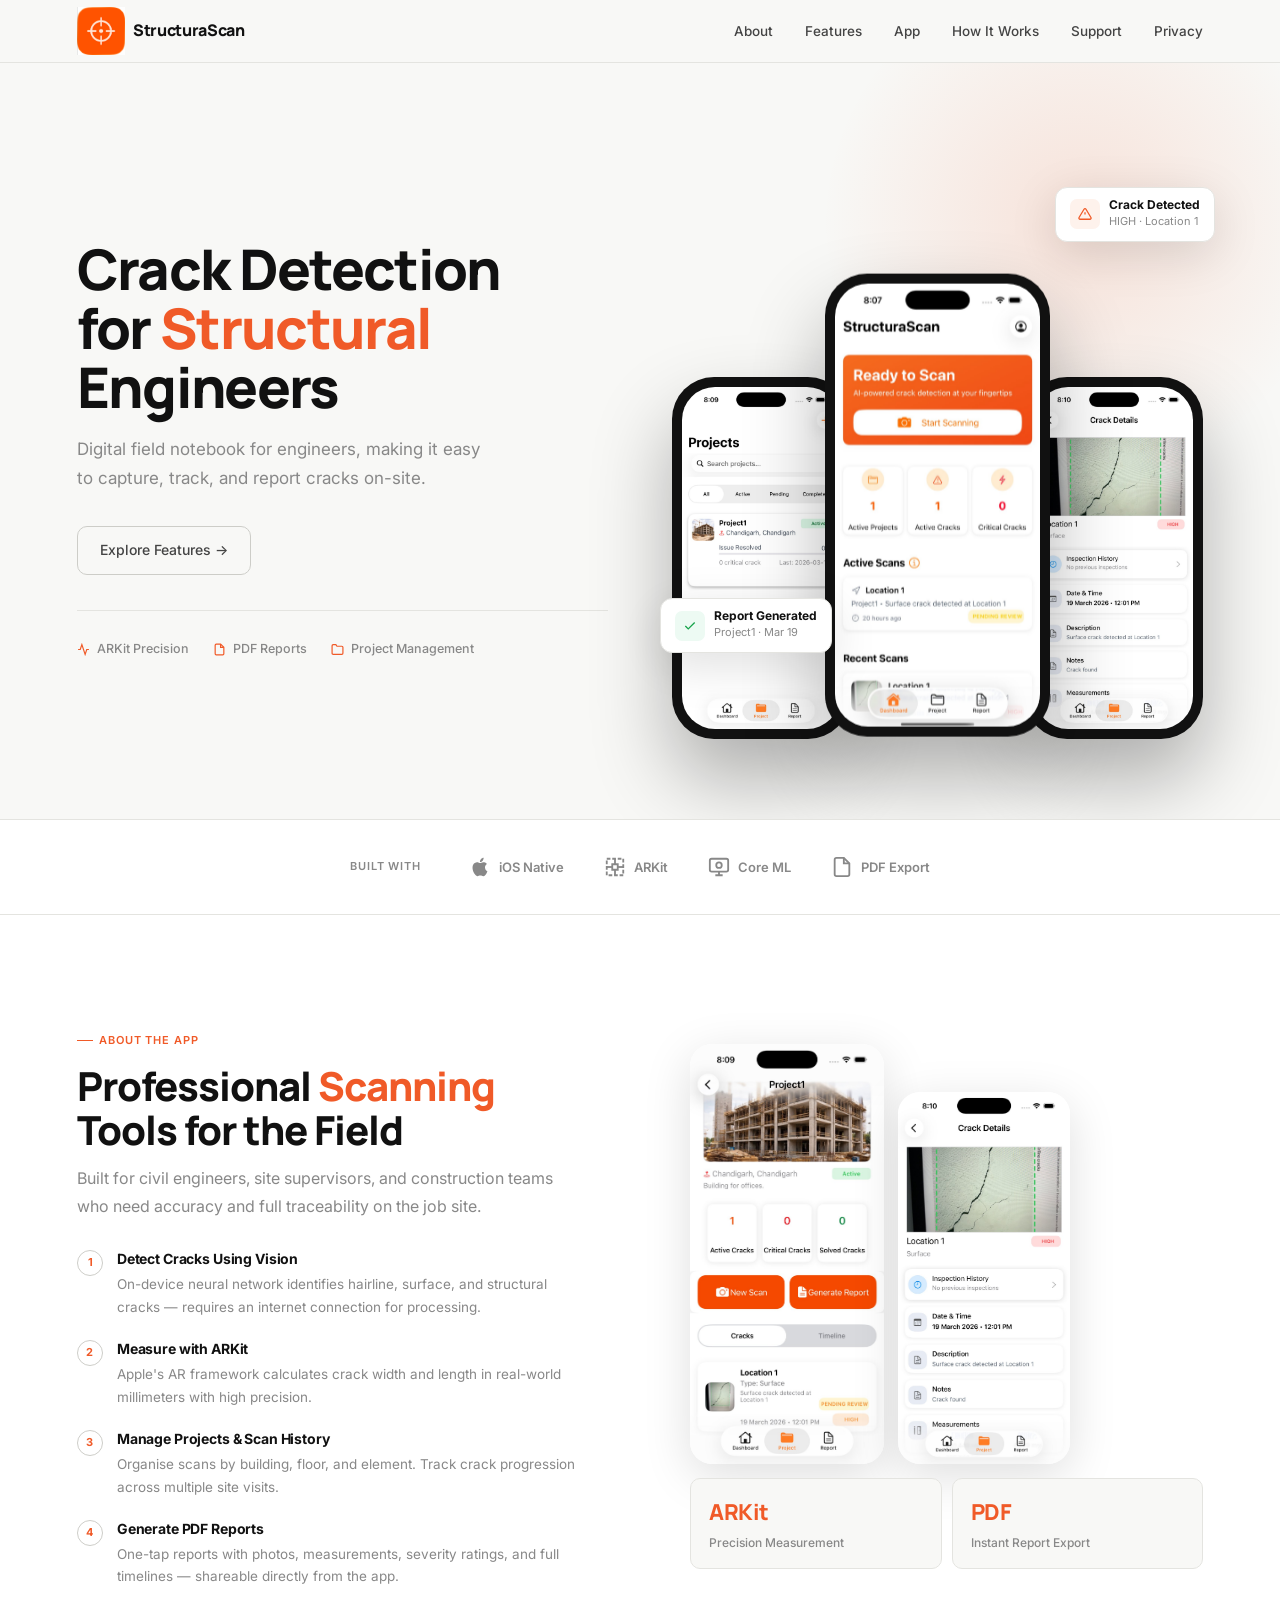
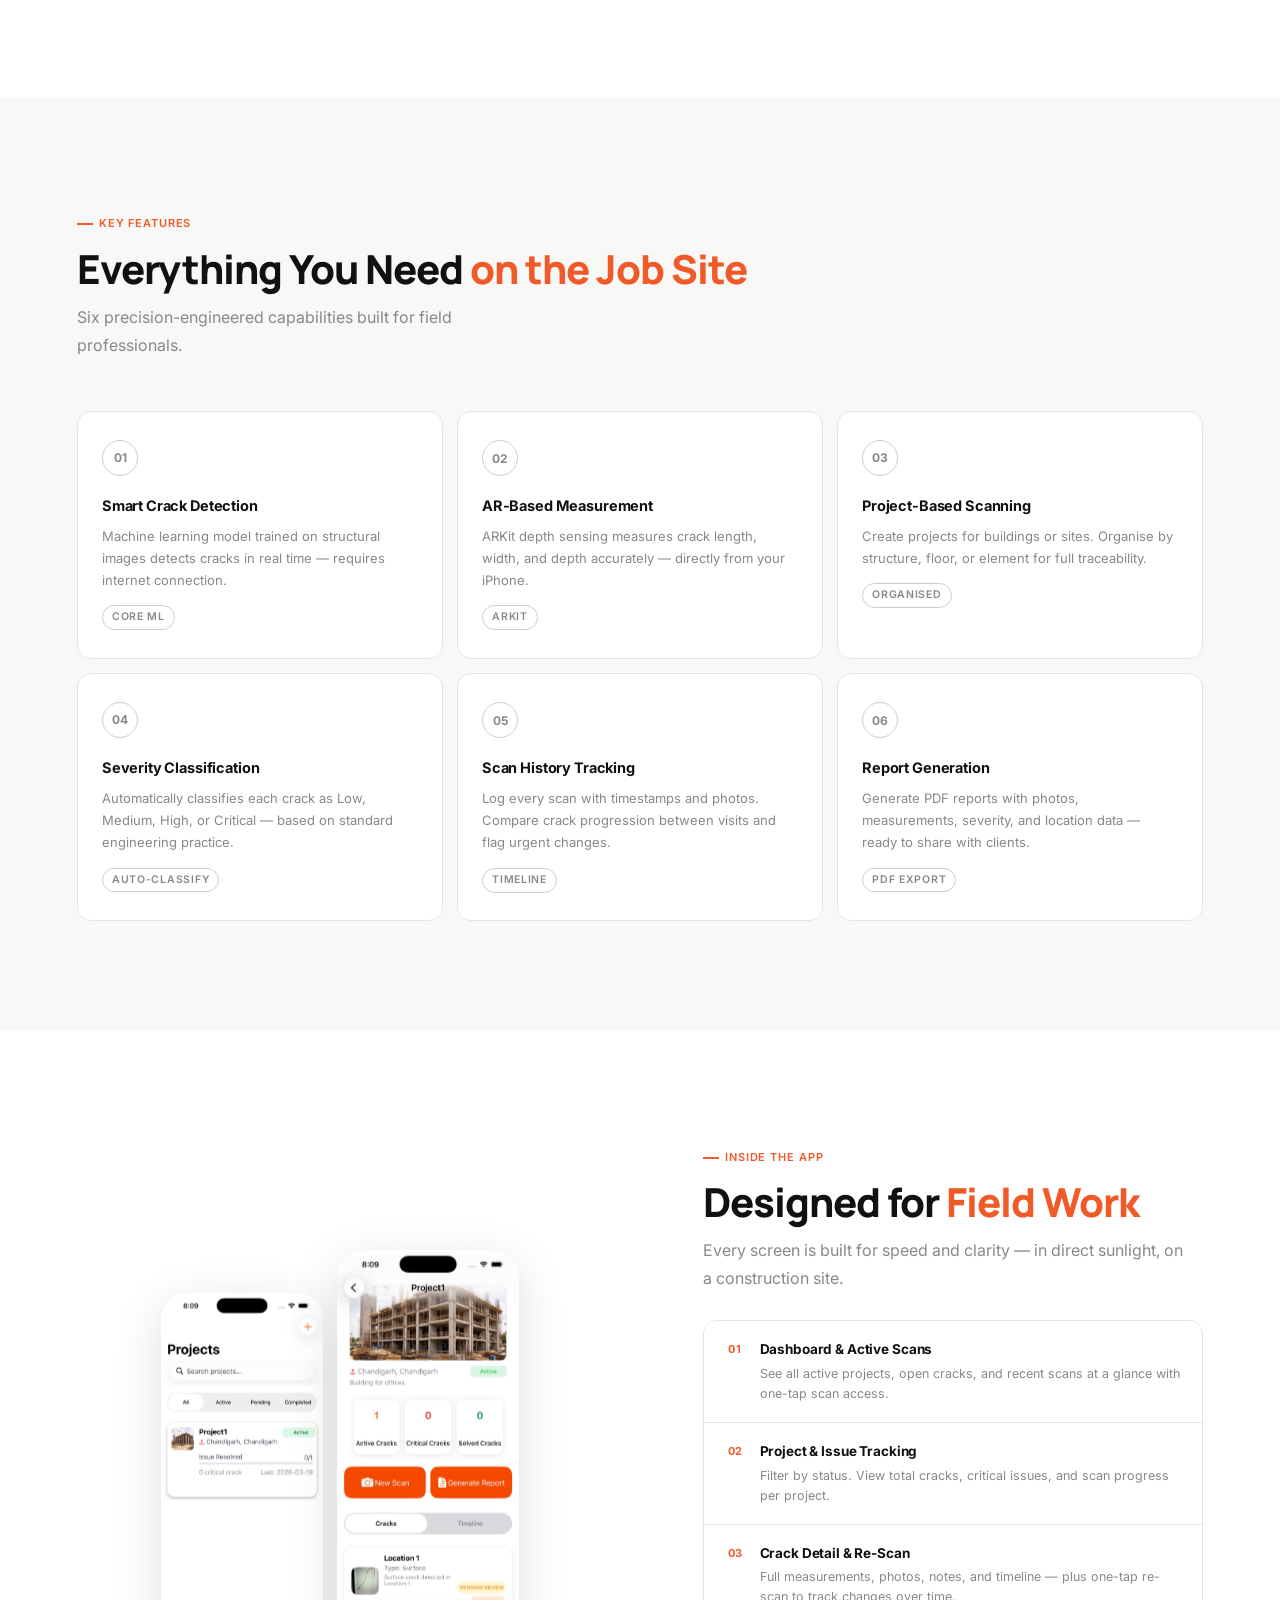
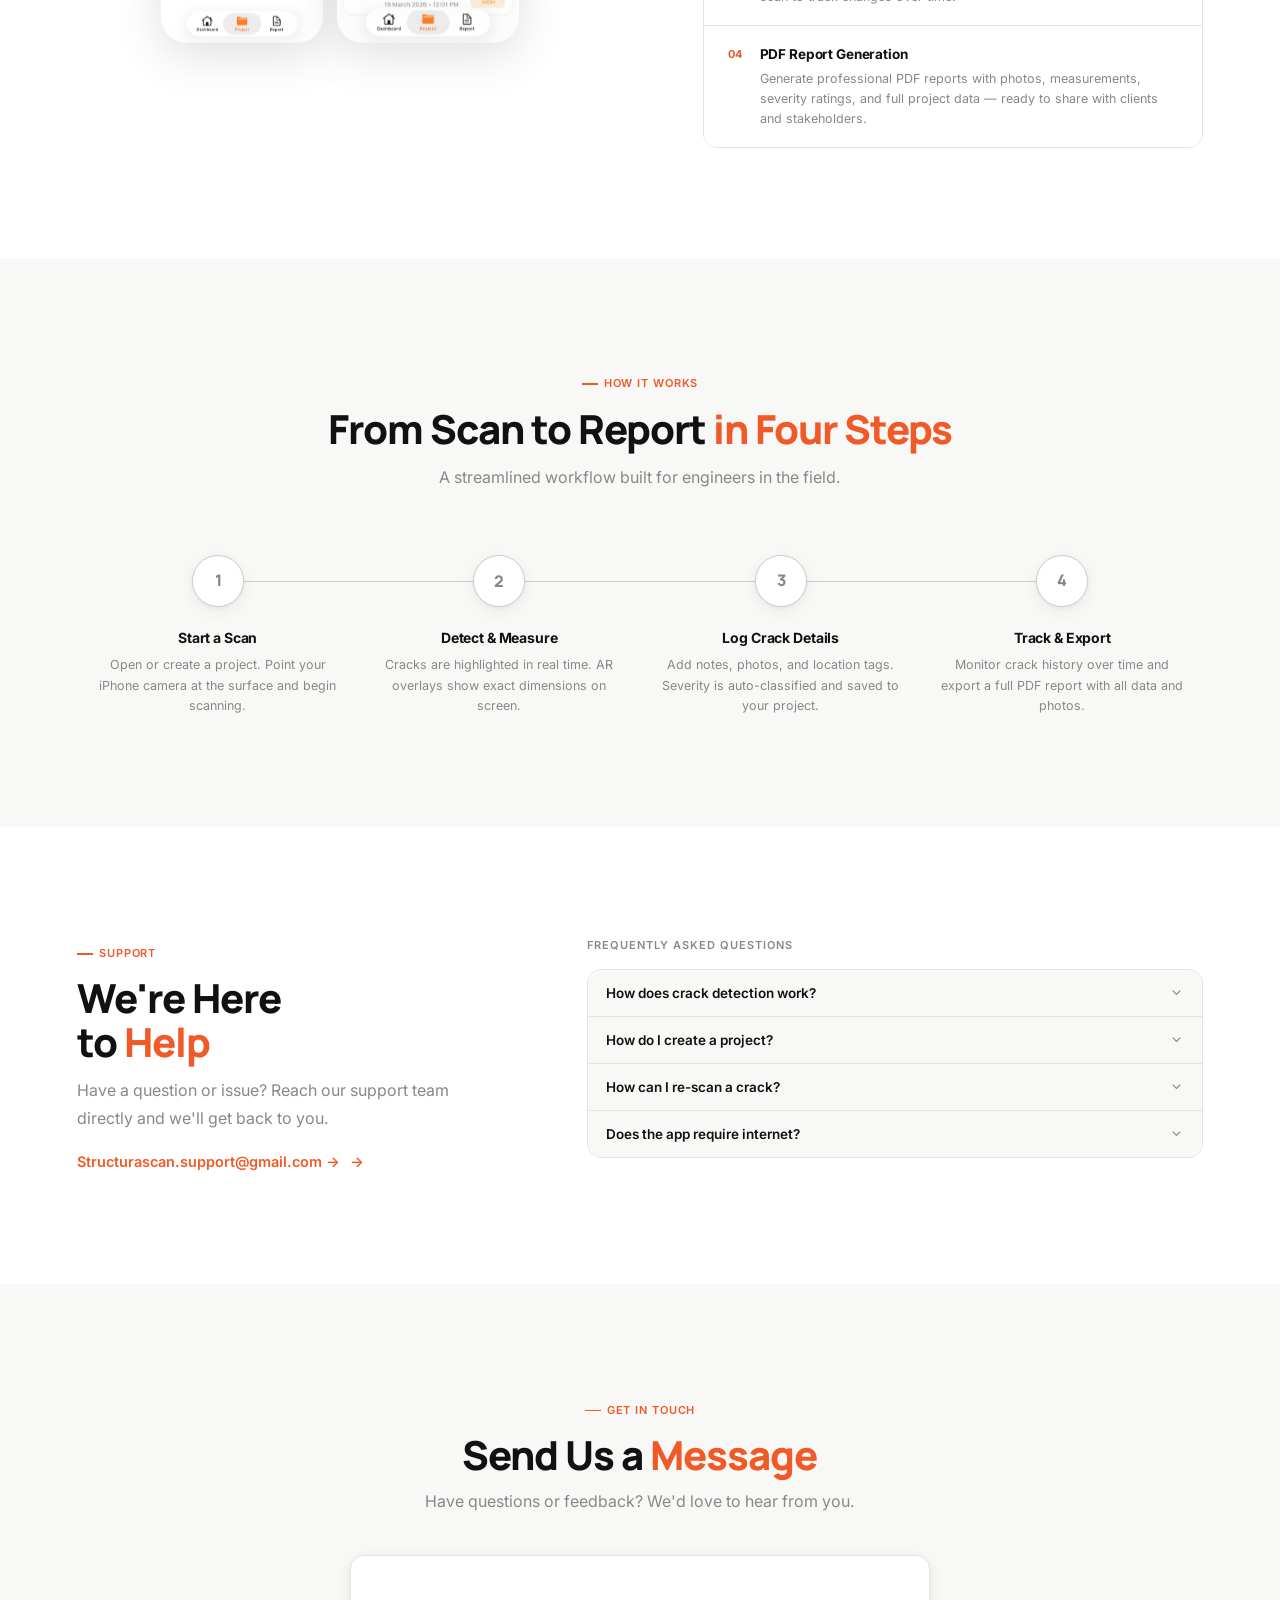
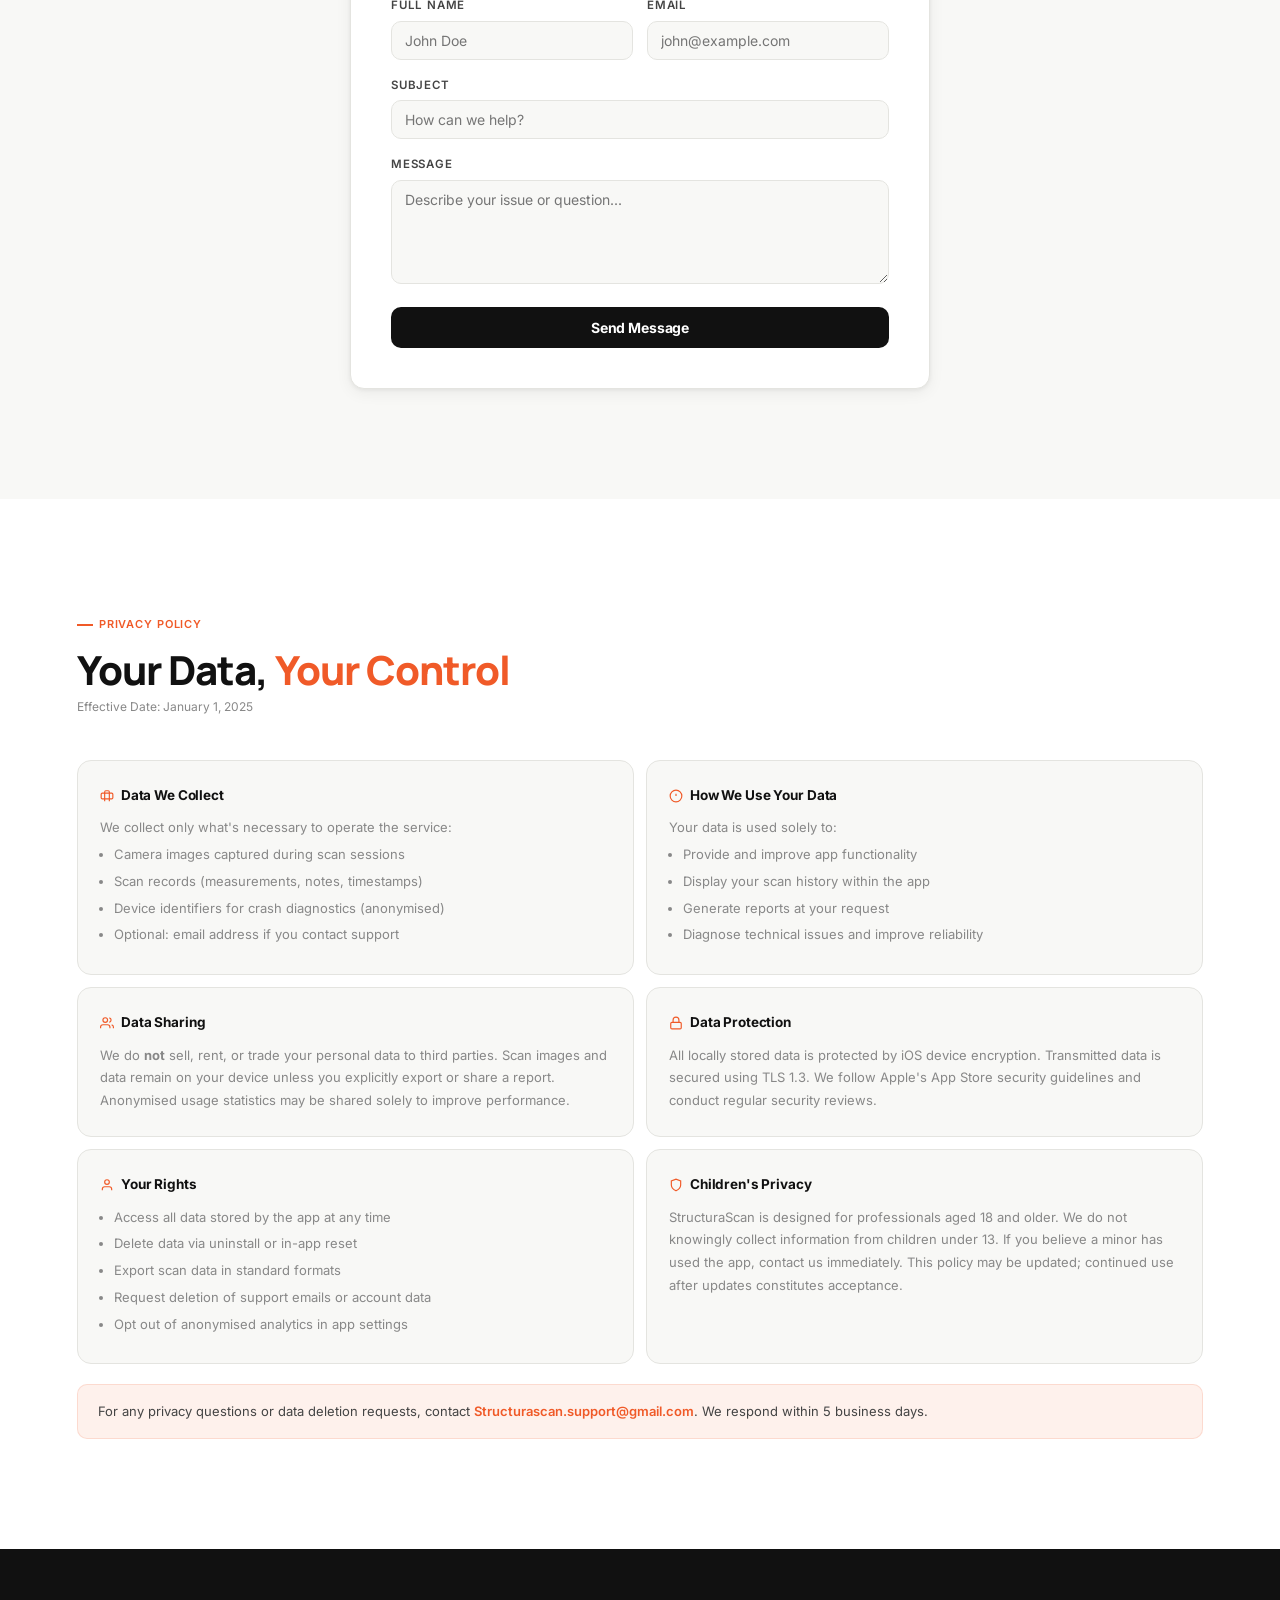
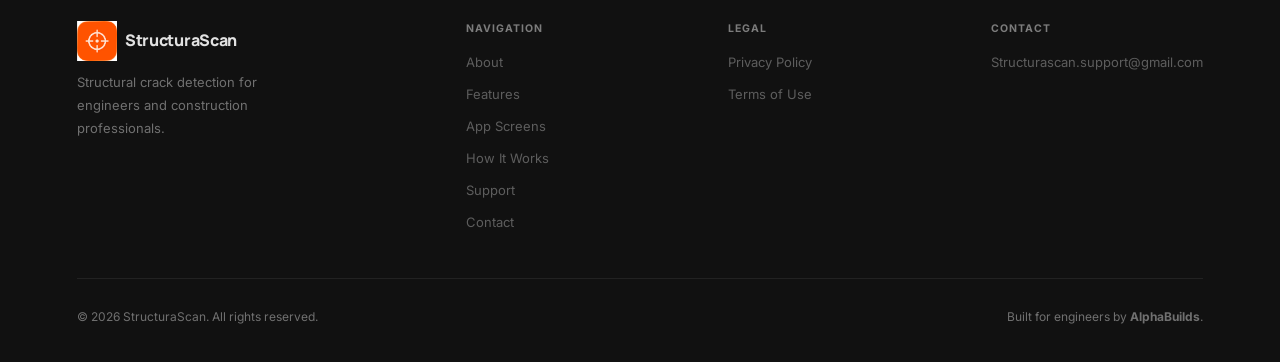
==== Website/index.html @ 22b4e36e "Add files via upload" ====
<!DOCTYPE html>
<html lang="en">
<head>
  <meta charset="UTF-8"/>
  <meta name="viewport" content="width=device-width, initial-scale=1.0"/>
  <title>StructuraScan – Structural Crack Detection for Engineers</title>
  <link rel="preconnect" href="https://fonts.googleapis.com">
  <link rel="preconnect" href="https://fonts.gstatic.com" crossorigin>
  <link href="https://fonts.googleapis.com/css2?family=Inter:wght@300;400;500;600;700&family=Manrope:wght@600;700;800&display=swap" rel="stylesheet">
  <link href="https://unpkg.com/aos@2.3.1/dist/aos.css" rel="stylesheet">
  <link rel="icon" type="image/png" href="images/logo.png">
  <link rel="apple-touch-icon" href="images/logo.png">
  <style>
    *, *::before, *::after { box-sizing: border-box; margin: 0; padding: 0; }
    :root {
      --orange:       #F05A28;
      --orange-dark:  #D44D20;
      --orange-glow:  rgba(240,90,40,.14);
      --orange-tint:  #FEF1EC;
      --bg:           #F8F8F6;
      --bg-alt:       #FFFFFF;
      --ink:          #111111;
      --ink-2:        #444444;
      --ink-3:        #888888;
      --border:       #E4E4E0;
      --border-2:     #CDCDC8;
      --sh-sm:        0 1px 4px rgba(0,0,0,.06), 0 4px 16px rgba(0,0,0,.06);
      --sh:           0 4px 24px rgba(0,0,0,.09);
      --sh-lg:        0 12px 48px rgba(0,0,0,.13);
      --r:            14px;
      --r-sm:         10px;
      --fw-head:      'Manrope', sans-serif;
      --fw-body:      'Inter', sans-serif;
    }
    html { scroll-behavior: smooth; }
    body { font-family: var(--fw-body); background: var(--bg); color: var(--ink); line-height: 1.6; -webkit-font-smoothing: antialiased; font-size: 15px; }
    .container { width: 88%; max-width: 1160px; margin: 0 auto; }

    /* shared */
    .label {
      display: inline-flex; align-items: center; gap: 6px;
      font-family: var(--fw-body); font-size: 11px; font-weight: 600;
      letter-spacing: .08em; text-transform: uppercase; color: var(--orange);
      margin-bottom: 14px;
    }
    .label::before { content: ''; width: 16px; height: 1.5px; background: var(--orange); }
    h2.heading {
      font-family: var(--fw-head); font-size: clamp(26px, 3.5vw, 40px);
      font-weight: 800; line-height: 1.1; letter-spacing: -.025em; color: var(--ink);
    }
    h2.heading span { color: var(--orange); }
    .subtext { color: var(--ink-3); font-size: 16px; font-weight: 400; line-height: 1.75; max-width: 480px; margin-top: 12px; }
    hr.sep { border: none; border-top: 1px solid var(--border); }

    /* ── NAV ── */
    nav {
      position: sticky; top: 0; z-index: 200;
      background: rgba(248,248,246,.94); backdrop-filter: blur(20px); -webkit-backdrop-filter: blur(20px);
      border-bottom: 1px solid var(--border);
    }
    .nav-wrap { display: flex; align-items: center; justify-content: space-between; height: 62px; }
    .nav-logo { display: flex; align-items: center; gap: 9px; text-decoration: none; color: var(--ink); }
    .nav-logo-mark { width: 32px; height: 32px; background: var(--orange); border-radius: 8px; display: flex; align-items: center; justify-content: center; }
    .nav-logo-mark svg { width: 17px; height: 17px; stroke: #fff; fill: none; stroke-width: 2.2; }
    .nav-logo-text { font-family: var(--fw-head); font-size: 16px; font-weight: 800; letter-spacing: -.02em; }
    .nav-links { display: flex; gap: 32px; list-style: none; }
    .nav-links a { text-decoration: none; color: var(--ink-2); font-size: 13.5px; font-weight: 500; transition: color .15s; }
    .nav-links a:hover { color: var(--orange); }
    .nav-dl { background: var(--ink); color: #fff; padding: 8px 18px; border-radius: 8px; font-size: 13px; font-weight: 600; text-decoration: none; letter-spacing: -.01em; transition: background .18s; }
    .nav-dl:hover { background: var(--orange); }
    .ham { display: none; flex-direction: column; gap: 4.5px; cursor: pointer; }
    .ham span { display: block; width: 20px; height: 1.5px; background: var(--ink); border-radius: 2px; }

    /* ── HERO ── */
    .hero { padding: 96px 0 80px; position: relative; overflow: hidden; }
    .hero::before {
      content: ''; position: absolute; top: -120px; right: -80px;
      width: 560px; height: 560px;
      background: radial-gradient(circle, var(--orange-glow) 0%, transparent 65%);
      border-radius: 50%; pointer-events: none;
    }
    .hero-grid { display: grid; grid-template-columns: 1fr 1fr; gap: 64px; align-items: center; }
    .hero-badge {
      display: inline-flex; align-items: center; gap: 8px;
      background: var(--bg-alt); border: 1px solid var(--border);
      border-radius: 100px; padding: 5px 14px 5px 6px;
      margin-bottom: 24px; box-shadow: var(--sh-sm);
    }
    .hero-badge-dot { width: 7px; height: 7px; background: #22C55E; border-radius: 50%; animation: blink 2.5s ease-in-out infinite; }
    @keyframes blink { 0%,100%{opacity:1} 50%{opacity:.3} }
    .hero-badge span { font-size: 12px; font-weight: 500; color: var(--ink-2); }
    .hero h1 {
      font-family: var(--fw-head); font-size: clamp(34px, 5vw, 56px);
      font-weight: 800; line-height: 1.06; letter-spacing: -.03em; color: var(--ink);
    }
    .hero h1 em { font-style: normal; color: var(--orange); }
    .hero-sub { color: var(--ink-3); font-size: 17px; font-weight: 400; max-width: 420px; margin: 18px 0 32px; line-height: 1.75; }
    .hero-btns { display: flex; gap: 10px; flex-wrap: wrap; align-items: center; }
    .btn-dl {
      display: inline-flex; align-items: center; gap: 8px;
      background: var(--ink); color: #fff; padding: 12px 22px; border-radius: 10px;
      font-size: 14px; font-weight: 600; text-decoration: none;
      transition: background .18s, transform .15s; letter-spacing: -.01em;
    }
    .btn-dl svg { width: 18px; height: 18px; fill: #fff; flex-shrink: 0; }
    .btn-dl:hover { background: var(--orange); transform: translateY(-2px); }
    .btn-ghost {
      display: inline-flex; align-items: center; gap: 7px;
      background: transparent; color: var(--ink-2); padding: 12px 22px; border-radius: 10px;
      font-size: 14px; font-weight: 500; text-decoration: none;
      border: 1px solid var(--border-2); transition: all .18s;
    }
    .btn-ghost:hover { border-color: var(--ink); color: var(--ink); transform: translateY(-2px); }
    .hero-proof { display: flex; gap: 24px; margin-top: 36px; padding-top: 28px; border-top: 1px solid var(--border); flex-wrap: wrap; }
    .proof-item { display: flex; align-items: center; gap: 7px; font-size: 12.5px; color: var(--ink-3); font-weight: 500; }
    .proof-item svg { width: 13px; height: 13px; stroke: var(--orange); fill: none; stroke-width: 2.2; }

    /* Phone mockup */
    .phone-stage { position: relative; height: 580px; display: flex; align-items: flex-end; justify-content: center; }
    .ph { position: relative; }
    .ph-shell {
      background: #111; border-radius: 42px; padding: 10px;
      box-shadow: var(--sh-lg), 0 0 0 1px rgba(255,255,255,.06);
    }
    .ph-shell img { display: block; border-radius: 33px; object-fit: cover; object-position: top; }
    .ph-center { z-index: 3; }
    .ph-center .ph-shell img { width: 205px; height: 443px; }
    .ph-side { position: absolute; bottom: 0; z-index: 2; }
    .ph-side.l { left: 0; transform: rotate(-5deg) translateY(30px); opacity: .82; }
    .ph-side.r { right: 0; transform: rotate(5deg) translateY(30px); opacity: .82; }
    .ph-side .ph-shell img { width: 158px; height: 342px; }
    .fc {
      position: absolute; z-index: 10; background: #fff;
      border: 1px solid var(--border); border-radius: 12px;
      padding: 10px 14px; display: flex; align-items: center; gap: 9px;
      box-shadow: var(--sh-lg);
    }
    .fc.a { top: 28px; right: -12px; animation: fly 4s ease-in-out infinite; }
    .fc.b { bottom: 86px; left: -12px; animation: fly 4s ease-in-out infinite; animation-delay: 2s; }
    @keyframes fly { 0%,100%{transform:translateY(0)} 50%{transform:translateY(-7px)} }
    .fc-ico { width: 30px; height: 30px; border-radius: 7px; display: flex; align-items: center; justify-content: center; flex-shrink: 0; }
    .fc-ico.warn { background: #FEF2EC; } .fc-ico.warn svg { stroke: var(--orange); }
    .fc-ico.ok { background: #EDFAF3; } .fc-ico.ok svg { stroke: #16A34A; }
    .fc-ico svg { width: 14px; height: 14px; stroke-width: 2.2; fill: none; }
    .fc-title { font-size: 12px; font-weight: 700; color: var(--ink); line-height: 1.2; }
    .fc-sub { font-size: 11px; color: var(--ink-3); margin-top: 1px; }

    /* ── LOGOS STRIP ── */
    .logos { padding: 36px 0; background: var(--bg-alt); border-top: 1px solid var(--border); border-bottom: 1px solid var(--border); }
    .logos-inner { display: flex; align-items: center; justify-content: center; gap: 48px; flex-wrap: wrap; }
    .logos-label { font-size: 11px; font-weight: 600; letter-spacing: .08em; text-transform: uppercase; color: var(--ink-3); }
    .logos-icons { display: flex; align-items: center; gap: 40px; flex-wrap: wrap; }
    .logo-chip { display: flex; align-items: center; gap: 8px; font-size: 13px; font-weight: 600; color: var(--ink-3); }
    .logo-chip svg { width: 22px; height: 22px; fill: var(--ink-3); }

    /* ── ABOUT ── */
    .about { padding: 110px 0; background: var(--bg-alt); }
    .about-grid { display: grid; grid-template-columns: 1fr 1fr; gap: 100px; align-items: center; }
    .about-list { margin-top: 28px; display: flex; flex-direction: column; gap: 20px; }
    .al { display: flex; align-items: flex-start; gap: 14px; }
    .al-num {
      width: 26px; height: 26px; border-radius: 50%; border: 1px solid var(--border-2);
      display: flex; align-items: center; justify-content: center;
      font-size: 11px; font-weight: 700; color: var(--orange); flex-shrink: 0; margin-top: 2px;
    }
    .al h4 { font-size: 14px; font-weight: 700; color: var(--ink); margin-bottom: 3px; letter-spacing: -.01em; }
    .al p { font-size: 13.5px; color: var(--ink-3); line-height: 1.65; }
    .ss-pair { display: flex; gap: 14px; align-items: flex-end; }
    .ss { border-radius: 22px; overflow: hidden; box-shadow: var(--sh-lg); }
    .ss img { display: block; object-fit: cover; object-position: top; }
    .ss.a img { width: 194px; height: 420px; }
    .ss.b img { width: 172px; height: 372px; }
    .stat-row { display: grid; grid-template-columns: 1fr 1fr; gap: 10px; margin-top: 14px; }
    .sbox { background: var(--bg); border: 1px solid var(--border); border-radius: var(--r-sm); padding: 16px 18px; }
    .sbox-n { font-family: var(--fw-head); font-size: 22px; font-weight: 800; color: var(--orange); letter-spacing: -.02em; }
    .sbox-l { font-size: 12px; color: var(--ink-3); margin-top: 3px; font-weight: 500; }

    /* ── FEATURES ── */
    .features { padding: 110px 0; background: var(--bg); }
    .feat-hdr { margin-bottom: 52px; }
    .feat-grid { display: grid; grid-template-columns: repeat(3, 1fr); gap: 14px; }
    .fc-card {
      background: var(--bg-alt); border: 1px solid var(--border); border-radius: var(--r);
      padding: 28px 24px; transition: box-shadow .22s, transform .22s, border-color .22s;
    }
    .fc-card:hover { box-shadow: var(--sh-lg); transform: translateY(-3px); border-color: var(--border-2); }
    .fc-n {
      width: 36px; height: 36px; border-radius: 50%;
      border: 1px solid var(--border-2); display: flex; align-items: center; justify-content: center;
      font-size: 12px; font-weight: 700; color: var(--ink-3); margin-bottom: 18px;
      transition: background .22s, border-color .22s, color .22s;
    }
    .fc-card:hover .fc-n { background: var(--orange); border-color: var(--orange); color: #fff; }
    .fc-card h3 { font-size: 14.5px; font-weight: 700; color: var(--ink); margin-bottom: 8px; letter-spacing: -.01em; }
    .fc-card p { font-size: 13px; color: var(--ink-3); line-height: 1.7; }
    .fc-badge { display: inline-block; margin-top: 14px; font-size: 10.5px; font-weight: 600; letter-spacing: .07em; text-transform: uppercase; color: var(--ink-3); border: 1px solid var(--border-2); padding: 3px 9px; border-radius: 100px; }

    /* ── SHOWCASE ── */
    .showcase { padding: 110px 0; background: var(--bg-alt); }
    .showcase-grid { display: grid; grid-template-columns: 1.05fr 1fr; gap: 100px; align-items: center; }
    .sc-pair { display: flex; gap: 14px; align-items: flex-end; justify-content: center; }
    .sc-frame { border-radius: 26px; overflow: hidden; box-shadow: var(--sh-lg); }
    .sc-frame img { display: block; object-fit: cover; object-position: top; }
    .sc-frame.a img { width: 182px; height: 393px; }
    .sc-frame.b img { width: 162px; height: 350px; }
    .sc-items { margin-top: 28px; border: 1px solid var(--border); border-radius: var(--r); overflow: hidden; }
    .sc-item { padding: 18px 20px; display: flex; align-items: flex-start; gap: 14px; background: var(--bg-alt); transition: background .18s; }
    .sc-item + .sc-item { border-top: 1px solid var(--border); }
    .sc-item:hover { background: var(--bg); }
    .sc-num { font-size: 11px; font-weight: 700; color: var(--orange); min-width: 18px; padding-top: 2px; letter-spacing: .04em; }
    .sc-item h4 { font-size: 13.5px; font-weight: 700; color: var(--ink); margin-bottom: 3px; letter-spacing: -.01em; }
    .sc-item p { font-size: 12.5px; color: var(--ink-3); line-height: 1.6; }

    /* ── HOW ── */
    .how { padding: 110px 0; background: var(--bg); }
    .how-hdr { text-align: center; margin-bottom: 64px; }
    .how-hdr .subtext { margin: 12px auto 0; text-align: center; }
    .steps { display: grid; grid-template-columns: repeat(4, 1fr); position: relative; }
    .steps::before {
      content: ''; position: absolute; top: 26px; left: 12.5%; right: 12.5%;
      height: 1px; background: var(--border-2); z-index: 0;
    }
    .step { display: flex; flex-direction: column; align-items: center; text-align: center; padding: 0 16px; z-index: 1; }
    .step-n {
      width: 52px; height: 52px; border-radius: 50%;
      background: var(--bg-alt); border: 1px solid var(--border-2);
      display: flex; align-items: center; justify-content: center;
      font-family: var(--fw-head); font-size: 16px; font-weight: 800; color: var(--ink-3);
      margin-bottom: 20px; box-shadow: var(--sh-sm); transition: all .25s; letter-spacing: -.02em;
    }
    .step:hover .step-n { background: var(--orange); border-color: var(--orange); color: #fff; box-shadow: 0 6px 20px var(--orange-glow); }
    .step h3 { font-size: 14px; font-weight: 700; color: var(--ink); margin-bottom: 6px; letter-spacing: -.01em; }
    .step p { font-size: 12.5px; color: var(--ink-3); line-height: 1.65; }

    /* ── SUPPORT ── */
    .support { padding: 110px 0; background: var(--bg-alt); }
    .support-grid { display: grid; grid-template-columns: 1fr 1.5fr; gap: 100px; align-items: start; }
    .email-link {
      display: inline-flex; align-items: center; gap: 6px;
      color: var(--orange); font-weight: 600; font-size: 14.5px; text-decoration: none;
      margin-top: 18px; border-bottom: 1px solid transparent; transition: border-color .18s;
    }
    .email-link:hover { border-color: var(--orange); }
    .faq-label { font-size: 11px; font-weight: 600; letter-spacing: .09em; text-transform: uppercase; color: var(--ink-3); margin-bottom: 14px; display: block; }
    .faq { border: 1px solid var(--border); border-radius: var(--r); overflow: hidden; }
    .faq-item + .faq-item { border-top: 1px solid var(--border); }
    .faq-q {
      width: 100%; background: var(--bg); border: none; cursor: pointer;
      padding: 15px 18px; display: flex; align-items: center; justify-content: space-between;
      font-family: var(--fw-body); font-size: 13.5px; font-weight: 600; color: var(--ink);
      text-align: left; transition: background .18s;
    }
    .faq-q:hover { background: var(--bg-alt); }
    .faq-q svg { width: 15px; height: 15px; stroke: var(--ink-3); fill: none; stroke-width: 2; flex-shrink: 0; transition: transform .28s; }
    .faq-q.open { background: var(--bg-alt); } .faq-q.open svg { transform: rotate(180deg); stroke: var(--orange); }
    .faq-a { max-height: 0; overflow: hidden; transition: max-height .32s, padding .32s; font-size: 13px; color: var(--ink-3); line-height: 1.75; padding: 0 18px; background: var(--bg-alt); }
    .faq-a.open { max-height: 180px; padding: 12px 18px 16px; }

    /* ── CONTACT ── */
    .contact { padding: 110px 0; background: var(--bg); }
    .contact-wrap { max-width: 580px; margin: 0 auto; }
    .contact-hdr { text-align: center; margin-bottom: 40px; }
    .contact-hdr .subtext { margin: 10px auto 0; text-align: center; }
    .cform { background: var(--bg-alt); border: 1px solid var(--border); border-radius: var(--r); padding: 40px; box-shadow: var(--sh-sm); }
    .form-row { display: grid; grid-template-columns: 1fr 1fr; gap: 14px; }
    .fg { margin-bottom: 16px; }
    .fg label { display: block; font-size: 11.5px; font-weight: 600; color: var(--ink-2); margin-bottom: 6px; text-transform: uppercase; letter-spacing: .07em; }
    .fg input, .fg textarea { width: 100%; padding: 10px 13px; font-family: var(--fw-body); font-size: 14px; color: var(--ink); background: var(--bg); border: 1px solid var(--border); border-radius: var(--r-sm); outline: none; transition: border-color .18s, box-shadow .18s; }
    .fg input:focus, .fg textarea:focus { border-color: var(--orange); box-shadow: 0 0 0 3px rgba(240,90,40,.09); background: #fff; }
    .fg textarea { resize: vertical; min-height: 104px; }
    .form-btn { width: 100%; background: var(--ink); color: #fff; padding: 12px; border-radius: 10px; font-family: var(--fw-body); font-weight: 700; font-size: 14px; border: none; cursor: pointer; letter-spacing: -.01em; transition: background .18s, transform .15s; }
    .form-btn:hover { background: var(--orange); transform: translateY(-2px); }
    .form-ok { margin-top: 12px; padding: 11px; border-radius: 8px; text-align: center; font-size: 13px; display: none; background: rgba(22,163,74,.08); color: #15803D; border: 1px solid rgba(22,163,74,.2); font-weight: 500; }
    .form-ok.show { display: block; }

    /* ── PRIVACY ── */
    .privacy { padding: 110px 0; background: var(--bg-alt); }
    .privacy-hdr { margin-bottom: 44px; }
    .pdate { font-size: 12px; color: var(--ink-3); margin-top: 5px; }
    .pgrid { display: grid; grid-template-columns: 1fr 1fr; gap: 12px; }
    .pb { background: var(--bg); border: 1px solid var(--border); border-radius: var(--r); padding: 24px 22px; }
    .pb h3 { font-size: 13.5px; font-weight: 700; display: flex; align-items: center; gap: 7px; margin-bottom: 10px; color: var(--ink); letter-spacing: -.01em; }
    .pb h3 svg { width: 14px; height: 14px; stroke: var(--orange); fill: none; stroke-width: 2; }
    .pb p, .pb li { font-size: 13px; color: var(--ink-3); line-height: 1.75; }
    .pb ul { padding-left: 14px; margin-top: 4px; }
    .pb li { margin-bottom: 4px; }
    .pnote { margin-top: 20px; background: var(--orange-tint); border: 1px solid rgba(240,90,40,.15); border-radius: var(--r-sm); padding: 16px 20px; font-size: 13px; color: var(--ink-2); }
    .pnote a { color: var(--orange); text-decoration: none; font-weight: 600; }

    /* ── FOOTER ── */
    footer { background: var(--ink); color: rgba(255,255,255,.4); padding: 72px 0 36px; }
    .footer-top { display: flex; justify-content: space-between; align-items: flex-start; gap: 40px; flex-wrap: wrap; padding-bottom: 44px; border-bottom: 1px solid rgba(255,255,255,.07); }
    .footer-logo { display: flex; align-items: center; gap: 9px; text-decoration: none; color: rgba(255,255,255,.88); font-family: var(--fw-head); font-size: 15px; font-weight: 800; margin-bottom: 10px; letter-spacing: -.02em; }
    .footer-brand p { font-size: 13px; max-width: 210px; line-height: 1.75; }
    .appstore { display: inline-flex; align-items: center; gap: 8px; background: rgba(255,255,255,.07); color: rgba(255,255,255,.8); padding: 9px 15px; border-radius: 10px; text-decoration: none; border: 1px solid rgba(255,255,255,.1); transition: background .18s; margin-top: 14px; }
    .appstore:hover { background: rgba(255,255,255,.12); }
    .appstore svg { width: 17px; height: 17px; fill: rgba(255,255,255,.8); }
    .ast { display: flex; flex-direction: column; }
    .ast span:first-child { font-size: 9.5px; opacity: .55; letter-spacing: .05em; text-transform: uppercase; }
    .ast span:last-child { font-size: 13.5px; font-weight: 700; color: rgba(255,255,255,.88); line-height: 1.2; }
    .fcol h4 { font-size: 10.5px; font-weight: 700; letter-spacing: .1em; text-transform: uppercase; color: rgba(255,255,255,.45); margin-bottom: 12px; }
    .fcol ul { list-style: none; display: flex; flex-direction: column; gap: 8px; }
    .fcol ul a { color: rgba(255,255,255,.32); text-decoration: none; font-size: 13px; font-weight: 400; transition: color .18s; }
    .fcol ul a:hover { color: rgba(255,255,255,.82); }
    .footer-bottom { display: flex; justify-content: space-between; align-items: center; padding-top: 28px; flex-wrap: wrap; gap: 12px; }
    .footer-bottom p { font-size: 12px; }

    /* ── Responsive ── */
    @media (max-width: 960px) {
      .hero-grid, .about-grid, .showcase-grid, .support-grid { grid-template-columns: 1fr; gap: 56px; }
      .phone-stage { order: -1; height: 420px; }
      .ph-side.l { left: -10px; } .ph-side.r { right: -10px; }
      .feat-grid { grid-template-columns: 1fr 1fr; }
      .steps { grid-template-columns: 1fr 1fr; gap: 36px; }
      .steps::before { display: none; }
      .pgrid { grid-template-columns: 1fr; }
    }
    @media (max-width: 640px) {
      .nav-links, .nav-dl { display: none; }
      .ham { display: flex; }
      .feat-grid, .steps { grid-template-columns: 1fr; }
      .footer-top { flex-direction: column; gap: 28px; }
      .form-row { grid-template-columns: 1fr; }
      .ph-side { display: none; }
      .ss-pair, .sc-pair { justify-content: center; }
    }
    .mob-menu { display: none; position: fixed; inset: 0; z-index: 300; background: var(--bg); flex-direction: column; align-items: center; justify-content: center; gap: 28px; }
    .mob-menu.open { display: flex; }
    .mob-menu a { font-family: var(--fw-head); font-size: 24px; font-weight: 800; color: var(--ink); text-decoration: none; letter-spacing: -.02em; }
    .mob-menu a:hover { color: var(--orange); }
    .mob-close { position: absolute; top: 24px; right: 24px; background: none; border: none; cursor: pointer; font-size: 20px; color: var(--ink-3); }


    /* ══ RICH HOVER EFFECTS ══ */

    /* Nav links — animated underline slide */
    .nav-links a {
      position: relative;
    }
    .nav-links a::after {
      content: '';
      position: absolute;
      bottom: -3px; left: 0;
      width: 0; height: 1.5px;
      background: var(--orange);
      transition: width .22s ease;
    }
    .nav-links a:hover::after { width: 100%; }

    /* Nav CTA — subtle glow pulse */
    .nav-dl { transition: background .18s, box-shadow .22s, transform .15s; }
    .nav-dl:hover { box-shadow: 0 4px 18px var(--orange-glow); transform: translateY(-1px); }

    /* Primary button — lift + glow */
    .btn-dl { transition: background .18s, transform .18s, box-shadow .18s; }
    .btn-dl:hover { box-shadow: 0 8px 28px var(--orange-glow); }

    /* Ghost button — border draw */
    .btn-ghost { position: relative; overflow: hidden; }
    .btn-ghost::before {
      content: '';
      position: absolute; inset: 0;
      background: var(--bg);
      transform: scaleX(0); transform-origin: right;
      transition: transform .22s ease; z-index: 0;
    }
    .btn-ghost:hover::before { transform: scaleX(1); transform-origin: left; }
    .btn-ghost > * { position: relative; z-index: 1; }

    /* Logo mark — spin on hover */
    .nav-logo-mark {
      transition: background .2s, transform .35s cubic-bezier(.34,1.56,.64,1);
    }
    .nav-logo:hover .nav-logo-mark { background: var(--orange); transform: rotate(12deg) scale(1.08); }

    /* Phone floating cards — pop on hover */
    .fc { transition: transform .25s cubic-bezier(.34,1.56,.64,1), box-shadow .25s; }
    .fc:hover { transform: translateY(-4px) scale(1.03) !important; box-shadow: 0 20px 48px rgba(0,0,0,.18) !important; }

    /* About list items — slide right */
    .al { transition: transform .2s ease; }
    .al:hover { transform: translateX(6px); }
    .al:hover .al-num { background: var(--orange); color: #fff; border-color: var(--orange); }
    .al-num { transition: background .2s, color .2s, border-color .2s; }

    /* Screenshot frames — lift + subtle rotate */
    .ss { transition: transform .28s cubic-bezier(.34,1.56,.64,1), box-shadow .28s; }
    .ss:hover { transform: translateY(-6px) rotate(-1deg); box-shadow: 0 24px 56px rgba(0,0,0,.18); }
    .ss.b:hover { transform: translateY(-6px) rotate(1deg); }

    /* Stat boxes — glow border */
    .sbox {
      transition: border-color .22s, box-shadow .22s, transform .22s;
    }
    .sbox:hover { border-color: var(--orange); box-shadow: 0 0 0 3px var(--orange-glow); transform: translateY(-2px); }
    .sbox:hover .sbox-n { color: var(--orange-dark); }
    .sbox-n { transition: color .2s; }

    /* Feature cards — sharper lift + orange accent line top */
    .fc-card { position: relative; overflow: hidden; }
    .fc-card::before {
      content: '';
      position: absolute; top: 0; left: 0; right: 0; height: 2.5px;
      background: var(--orange);
      transform: scaleX(0); transform-origin: left;
      transition: transform .28s ease;
    }
    .fc-card:hover::before { transform: scaleX(1); }
    .fc-card:hover h3 { color: var(--orange); }
    .fc-card h3 { transition: color .22s; }

    /* Feature badge — fill on card hover */
    .fc-badge { transition: background .22s, color .22s, border-color .22s; }
    .fc-card:hover .fc-badge { background: var(--orange-tint); border-color: var(--orange); color: var(--orange); }

    /* Showcase frames — paired lift */
    .sc-frame { transition: transform .28s cubic-bezier(.34,1.56,.64,1), box-shadow .28s; }
    .sc-frame:hover { transform: translateY(-8px); box-shadow: 0 24px 56px rgba(0,0,0,.17); }

    /* Showcase list items — orange left border reveal */
    .sc-item { position: relative; padding-left: 24px; }
    .sc-item::before {
      content: '';
      position: absolute; left: 0; top: 50%; transform: translateY(-50%);
      width: 3px; height: 0;
      background: var(--orange); border-radius: 2px;
      transition: height .25s ease;
    }
    .sc-item:hover::before { height: 60%; }
    .sc-item:hover .sc-num { color: var(--orange); }
    .sc-num { transition: color .2s; }
    .sc-item:hover h4 { color: var(--orange); }
    .sc-item h4 { transition: color .2s; }

    /* How steps — full circle + number pop */
    .step { cursor: default; }
    .step-n { transition: all .28s cubic-bezier(.34,1.56,.64,1); }
    .step:hover .step-n { transform: scale(1.12); }
    .step:hover h3 { color: var(--orange); }
    .step h3 { transition: color .22s; }

    /* Logos strip chips — lift */
    .logo-chip { transition: transform .2s, color .2s; cursor: default; }
    .logo-chip:hover { transform: translateY(-3px); color: var(--ink); }
    .logo-chip:hover svg { fill: var(--ink) !important; }
    .logo-chip svg { transition: fill .2s; }

    /* Privacy blocks — glow border */
    .pb { transition: border-color .22s, box-shadow .22s, transform .22s; }
    .pb:hover { border-color: var(--border-2); box-shadow: var(--sh); transform: translateY(-2px); }
    .pb:hover h3 { color: var(--orange); }
    .pb h3 { transition: color .22s; }

    /* Email link — underline grow */
    .email-link {
      position: relative;
      border-bottom: 1px solid transparent;
      transition: color .2s;
    }
    .email-link::after {
      content: '→';
      display: inline-block;
      margin-left: 4px;
      transition: transform .2s ease;
    }
    .email-link:hover::after { transform: translateX(5px); }

    /* FAQ rows — background flash + border-left */
    .faq-q { position: relative; }
    .faq-q::before {
      content: '';
      position: absolute; left: 0; top: 0; bottom: 0;
      width: 2.5px; background: var(--orange);
      transform: scaleY(0);
      transition: transform .22s ease;
    }
    .faq-q:hover::before, .faq-q.open::before { transform: scaleY(1); }

    /* Form submit — arrow appears on hover */
    .form-btn { position: relative; overflow: hidden; }
    .form-btn::after {
      content: '→';
      position: absolute; right: 18px; top: 50%; transform: translateY(-50%) translateX(30px);
      opacity: 0; transition: all .22s;
    }
    .form-btn:hover::after { transform: translateY(-50%) translateX(0); opacity: 1; }
    .form-btn:hover { padding-right: 40px; }

    /* Footer links — slide right */
    .fcol ul a { display: inline-block; transition: color .18s, transform .18s; }
    .fcol ul a:hover { transform: translateX(5px); }

    /* Appstore button — glow */
    .appstore { transition: background .18s, box-shadow .22s, transform .18s; }
    .appstore:hover { transform: translateY(-2px); box-shadow: 0 8px 24px rgba(255,255,255,.08); }

    /* Scroll to top on logo click — smooth visual feedback */
    .nav-logo { transition: opacity .18s; }
    .nav-logo:hover { opacity: .8; }

    /* Input fields — subtle left accent on focus */
    .fg input, .fg textarea { position: relative; }
    .fg { position: relative; }
    .fg input:focus, .fg textarea:focus {
      transform: none;
    }
    
    /* Hero badge — shimmer */
    .hero-badge {
      transition: box-shadow .22s, transform .22s;
    }
    .hero-badge:hover {
      box-shadow: 0 4px 20px var(--orange-glow);
      transform: translateY(-1px);
    }

    /* Proof pills */
    .proof-item { transition: color .2s, transform .2s; cursor: default; }
    .proof-item:hover { color: var(--ink-2); transform: translateX(4px); }
    .proof-item:hover svg { stroke: var(--orange-dark); }
    .proof-item svg { transition: stroke .2s; }

    /* Fade-in ── */
    .fi { opacity: 0; transform: translateY(18px); transition: opacity .6s ease, transform .6s ease; }
    .fi.vis { opacity: 1; transform: none; }

    /* ── APPLE-STYLE ANIMATIONS ── */
    /* Smooth scroll parallax */
    .hero { position: relative; }
    .hero-grid > div:first-child {
      animation: slideInUp .8s cubic-bezier(.34,.1.65,1) .1s both;
    }

    @keyframes slideInUp {
      from { opacity: 0; transform: translateY(40px); }
      to { opacity: 1; transform: translateY(0); }
    }

    @keyframes slideInLeft {
      from { opacity: 0; transform: translateX(-30px); }
      to { opacity: 1; transform: translateX(0); }
    }

    @keyframes slideInRight {
      from { opacity: 0; transform: translateX(30px); }
      to { opacity: 1; transform: translateX(0); }
    }

    @keyframes fadeInScale {
      from { opacity: 0; transform: scale(.95); }
      to { opacity: 1; transform: scale(1); }
    }

    @keyframes textReveal {
      0% { opacity: 0; transform: translateY(10px); }
      100% { opacity: 1; transform: translateY(0); }
    }

    /* Staggered animations */
    .feat-grid > * {
      animation: fadeInScale .6s cubic-bezier(.34,.1.65,1) backwards;
    }
    .feat-grid > *:nth-child(1) { animation-delay: .1s; }
    .feat-grid > *:nth-child(2) { animation-delay: .15s; }
    .feat-grid > *:nth-child(3) { animation-delay: .2s; }
    .feat-grid > *:nth-child(4) { animation-delay: .25s; }
    .feat-grid > *:nth-child(5) { animation-delay: .3s; }
    .feat-grid > *:nth-child(6) { animation-delay: .35s; }

    .steps > * {
      animation: fadeInScale .7s cubic-bezier(.34,.1.65,1) backwards;
    }
    .steps > *:nth-child(1) { animation-delay: .05s; }
    .steps > *:nth-child(2) { animation-delay: .1s; }
    .steps > *:nth-child(3) { animation-delay: .15s; }
    .steps > *:nth-child(4) { animation-delay: .2s; }

    /* Enhanced card hover – 3D tilt effect */
    .fc-card {
      perspective: 1000px;
      transition: transform .3s cubic-bezier(.34,.1.65,1), box-shadow .3s ease;
    }
    .fc-card:hover {
      transform: translateY(-8px) rotateX(2deg);
      box-shadow: 0 20px 40px rgba(0,0,0,.12);
    }

    .sc-frame {
      perspective: 1200px;
      transition: transform .35s cubic-bezier(.34,.1.65,1), box-shadow .35s ease;
    }
    .sc-frame:hover {
      transform: translateY(-12px) scale(1.02) rotateY(-2deg);
      box-shadow: 0 30px 60px rgba(0,0,0,.15);
    }

    /* Button smooth animations */
    .btn-ghost, .btn-dl {
      position: relative;
      overflow: hidden;
      transition: all .3s cubic-bezier(.34,.1.65,1);
    }
    .btn-ghost::before, .btn-dl::before {
      content: '';
      position: absolute;
      top: 50%; left: 50%;
      width: 0; height: 0;
      background: rgba(255,255,255,.2);
      border-radius: 50%;
      transform: translate(-50%, -50%);
      transition: width .6s, height .6s;
    }
    .btn-ghost:hover::before, .btn-dl:hover::before {
      width: 300px;
      height: 300px;
    }

    /* Section stagger animations */
    h2.heading {
      animation: slideInUp .7s cubic-bezier(.34,.1.65,1);
    }
    .label {
      animation: fadeInScale .6s ease .1s both;
    }
    .subtext {
      animation: slideInUp .7s cubic-bezier(.34,.1.65,1) .2s both;
    }

    /* Smooth gradient animations on scroll */
    .showcase, .support, .contact, .privacy {
      animation: fadeInSectionBg .8s ease-in-out;
    }

    @keyframes fadeInSectionBg {
      from { opacity: .8; }
      to { opacity: 1; }
    }

    /* Enhanced proof items stagger */
    .proof-item {
      animation: slideInUp .6s cubic-bezier(.34,.1.65,1) backwards;
    }
    .proof-item:nth-child(1) { animation-delay: .4s; }
    .proof-item:nth-child(2) { animation-delay: .5s; }
    .proof-item:nth-child(3) { animation-delay: .6s; }
    .proof-item:nth-child(4) { animation-delay: .7s; }

    /* Smooth scroll reveal for images */
    .ph-center, .sc-pair {
      animation: fadeInScale .8s cubic-bezier(.34,.1.65,1) .3s both;
    }

    /* ── APPLE SCROLL SHOWCASE ANIMATIONS ── */
    
    /* Phone entrance animation */
    .phone-stage {
      perspective: 1200px;
    }

    .ph {
      transform: translateY(100px) scale(0.9) rotateX(10deg);
      opacity: 0;
      transition: all 1.2s cubic-bezier(.34,.1.65,1);
    }

    .phone-stage.scroll-active .ph {
      transform: translateY(0) scale(1) rotateX(0deg);
      opacity: 1;
    }

    /* Phone mockup scale & lift */
    .ph-shell {
      transition: transform .8s cubic-bezier(.34,.1.65,1), box-shadow .8s ease;
    }

    .phone-stage.scroll-active .ph-shell {
      transform: translateZ(50px);
      box-shadow: 0 40px 80px rgba(0,0,0,.3);
    }

    /* Image reveal inside phone */
    .phone-stage img {
      animation: fadeInScale 1.2s cubic-bezier(.34,.1.65,1) .5s both;
    }

    /* Feature cards reveal sequentially */
    .feat-grid > div {
      opacity: 0;
      transform: translateY(60px);
      animation: none;
    }

    .feat-grid.scroll-visible > div {
      animation: slideInUp .8s cubic-bezier(.34,.1.65,1) forwards;
    }

    .feat-grid.scroll-visible > div:nth-child(1) { animation-delay: .1s; }
    .feat-grid.scroll-visible > div:nth-child(2) { animation-delay: .2s; }
    .feat-grid.scroll-visible > div:nth-child(3) { animation-delay: .3s; }
    .feat-grid.scroll-visible > div:nth-child(4) { animation-delay: .4s; }
    .feat-grid.scroll-visible > div:nth-child(5) { animation-delay: .5s; }
    .feat-grid.scroll-visible > div:nth-child(6) { animation-delay: .6s; }

    /* Showcase section parallax */
    .showcase {
      position: relative;
    }

    .showcase-grid > * {
      opacity: 0;
      transform: translateX(-100px);
      transition: all 1s cubic-bezier(.34,.1.65,1);
    }

    .showcase-grid.slide-in > *:first-child {
      opacity: 1;
      transform: translateX(0);
    }

    .showcase-grid.slide-in > *:last-child {
      opacity: 1;
      transform: translateX(0);
    }

    /* Text stagger reveal */
    .section-title {
      opacity: 0;
      animation: none;
    }

    .section-title.reveal {
      animation: slideInUp .9s cubic-bezier(.34,.1.65,1) forwards;
    }

    /* Smooth sticky header */
    nav {
      transition: all .3s cubic-bezier(.34,.1.65,1);
    }

    nav.scrolled {
      box-shadow: 0 8px 32px rgba(0,0,0,.08);
    }

    /* Accordion smooth open/close */
    .faq-a {
      max-height: 0;
      overflow: hidden;
      transition: max-height .4s cubic-bezier(.34,.1.65,1), opacity .4s ease;
      opacity: 0;
    }
    .faq-a.open {
      max-height: 500px;
      opacity: 1;
    }

    /* Logo animation */
    .nav-logo {
      animation: slideInLeft .6s cubic-bezier(.34,.1.65,1);
    }
    .nav-links {
      animation: slideInRight .6s cubic-bezier(.34,.1.65,1);
    }

    /* Smooth form transitions */
    .fg input, .fg textarea {
      transition: all .3s cubic-bezier(.34,.1.65,1);
    }
    .fg input:focus, .fg textarea:focus {
      border-color: var(--orange);
      box-shadow: 0 0 0 3px var(--orange-glow);
      transform: translateY(-2px);
    }

    /* Smooth success message */
    .form-ok {
      opacity: 0;
      transform: scale(.8) translateY(10px);
      transition: all .4s cubic-bezier(.34,.1.65,1);
    }
    .form-ok.show {
      opacity: 1;
      transform: scale(1) translateY(0);
    }

    /* ── ADVANCED APPLE-STYLE SCROLL EFFECTS ── */
    
    /* Text reveal animation */
    .reveal-text {
      opacity: 0;
      animation: textRevealLine .8s ease-out forwards;
    }
    @keyframes textRevealLine {
      0% { opacity: 0; transform: translateY(20px); filter: blur(10px); }
      100% { opacity: 1; transform: translateY(0); filter: blur(0); }
    }

    /* Scroll-triggered stagger */
    [data-aos] {
      opacity: 0;
      transform: translateY(30px);
    }
    [data-aos].aos-animate {
      animation: slideInUp .8s cubic-bezier(.34,.1.65,1) forwards !important;
    }

    /* Number counter animation */
    .counter {
      font-size: 2.5rem;
      font-weight: 800;
      color: var(--orange);
      transition: all .3s ease;
    }

    /* Smooth gradient shift on scroll */
    .gradient-shift {
      position: relative;
      background: linear-gradient(135deg, var(--bg) 0%, var(--bg-alt) 100%);
      transition: background 1s ease;
    }
    .gradient-shift.scrolled {
      background: linear-gradient(135deg, var(--bg-alt) 0%, var(--bg) 100%);
    }

    /* Smooth section scaling */
    .section-scale {
      transform: scale(0.95);
      opacity: 0.5;
      transition: all 1s cubic-bezier(.34,.1.65,1);
    }
    .section-scale.in-view {
      transform: scale(1);
      opacity: 1;
    }

    /* Blur reveal effect */
    .blur-reveal {
      filter: blur(10px);
      opacity: 0;
      transition: all 1s cubic-bezier(.34,.1.65,1);
    }
    .blur-reveal.in-view {
      filter: blur(0);
      opacity: 1;
    }

    /* Smooth header animations */
    h1, h2, h3 {
      transition: color .6s ease, transform .6s ease;
    }

    /* Scroll progress bar */
    .scroll-progress {
      position: fixed;
      top: 0;
      left: 0;
      height: 3px;
      background: var(--orange);
      width: 0%;
      z-index: 999;
      transition: width .3s ease;
    }

    /* Smooth image reveal */
    .image-reveal {
      position: relative;
      overflow: hidden;
      border-radius: 20px;
    }
    .image-reveal img {
      opacity: 0;
      transition: opacity .8s cubic-bezier(.34,.1.65,1);
    }
    .image-reveal img.loaded {
      opacity: 1;
    }

    /* Smooth text line animation */
    .line-reveal {
      position: relative;
      overflow: hidden;
    }
    .line-reveal::after {
      content: '';
      position: absolute;
      bottom: 0;
      left: 0;
      width: 100%;
      height: 2px;
      background: var(--orange);
      transform: translateX(-100%);
      transition: transform .8s cubic-bezier(.34,.1.65,1);
    }
    .line-reveal.animate::after {
      transform: translateX(0);
    }

    /* Floating animation on scroll */
    .float-on-scroll {
      transition: transform 2s ease-in-out;
    }

    /* Smooth opacity gradient background */
    @supports (backdrop-filter: blur(10px)) {
      .gradient-bg {
        background: linear-gradient(135deg, rgba(240,90,40,.05) 0%, rgba(240,90,40,.02) 100%);
        backdrop-filter: blur(100px);
      }
    }
  </style>
</head>
<body>

<nav>
  <div class="container nav-wrap">
    <a href="#" class="nav-logo" style="display:flex;align-items:center;gap:8px;">
      <img src="images/logo.png" alt="StructuraScan" style="height:48px;object-fit:contain;">
      <span class="nav-logo-text">StructuraScan</span>
    </a>
    <ul class="nav-links">
      <li><a href="#about">About</a></li>
      <li><a href="#features">Features</a></li>
      <li><a href="#showcase">App</a></li>
      <li><a href="#how">How It Works</a></li>
      <li><a href="#support">Support</a></li>
      <li><a href="#privacy">Privacy</a></li>
    </ul>
    <div class="ham" id="hamBtn"><span></span><span></span><span></span></div>
  </div>
</nav>

<div class="mob-menu" id="mobMenu">
  <button class="mob-close" id="mobClose">✕</button>
  <a href="#about" onclick="cmm()">About</a>
  <a href="#features" onclick="cmm()">Features</a>
  <a href="#showcase" onclick="cmm()">App</a>
  <a href="#how" onclick="cmm()">How It Works</a>
  <a href="#support" onclick="cmm()">Support</a>
  <a href="#privacy" onclick="cmm()">Privacy</a>
</div>

<!-- HERO -->
<section class="hero" id="home">
  <div class="container">
    <div class="hero-grid">
      <div class="fi">
        <h1>Crack Detection<br>for <em>Structural</em><br>Engineers</h1>
        <p class="hero-sub">Digital field notebook for engineers, making it easy to capture, track, and report cracks on-site.</p>
        <div class="hero-btns">
          <a href="#features" class="btn-ghost">Explore Features →</a>
        </div>
        <div class="hero-proof">
          <div class="proof-item"><svg viewBox="0 0 24 24"><polyline points="22 12 18 12 15 21 9 3 6 12 2 12"/></svg>ARKit Precision</div>
          <div class="proof-item"><svg viewBox="0 0 24 24"><path d="M14 2H6a2 2 0 0 0-2 2v16a2 2 0 0 0 2 2h12a2 2 0 0 0 2-2V8z"/><polyline points="14 2 14 8 20 8"/></svg>PDF Reports</div>
          <div class="proof-item"><svg viewBox="0 0 24 24"><path d="M22 19a2 2 0 0 1-2 2H4a2 2 0 0 1-2-2V5a2 2 0 0 1 2-2h5l2 3h9a2 2 0 0 1 2 2z"/></svg>Project Management</div>
        </div>
      </div>
      <div class="phone-stage fi" style="transition-delay:.15s">
        <div style="position:relative;width:100%;height:100%;display:flex;justify-content:center;align-items:flex-end">
          <div class="ph ph-side l"><div class="ph-shell"><img src="[data-uri]" alt="Projects"/></div></div>
          <div class="ph ph-center"><div class="ph-shell"><img src="[data-uri]" alt="Dashboard"/></div></div>
          <div class="ph ph-side r"><div class="ph-shell"><img src="[data-uri]" alt="Crack details"/></div></div>
          <div class="fc a">
            <div class="fc-ico warn"><svg viewBox="0 0 24 24"><path d="M10.29 3.86L1.82 18a2 2 0 0 0 1.71 3h16.94a2 2 0 0 0 1.71-3L13.71 3.86a2 2 0 0 0-3.42 0z"/><line x1="12" y1="9" x2="12" y2="13"/><line x1="12" y1="17" x2="12.01" y2="17"/></svg></div>
            <div><div class="fc-title">Crack Detected</div><div class="fc-sub">HIGH · Location 1</div></div>
          </div>
          <div class="fc b">
            <div class="fc-ico ok"><svg viewBox="0 0 24 24"><polyline points="20 6 9 17 4 12"/></svg></div>
            <div><div class="fc-title">Report Generated</div><div class="fc-sub">Project1 · Mar 19</div></div>
          </div>
        </div>
      </div>
    </div>
  </div>
</section>

<!-- LOGOS -->
<div class="logos">
  <div class="container">
    <div class="logos-inner">
      <span class="logos-label">Built with</span>
      <div class="logos-icons">
        <div class="logo-chip"><svg viewBox="0 0 24 24"><path d="M18.71 19.5c-.83 1.24-1.71 2.45-3.05 2.47-1.34.03-1.77-.79-3.29-.79-1.53 0-2 .77-3.27.82-1.31.05-2.3-1.32-3.14-2.53C4.25 17 2.94 12.45 4.7 9.39c.87-1.52 2.43-2.48 4.12-2.51 1.28-.02 2.5.87 3.29.87.78 0 2.26-1.07 3.8-.91.65.03 2.47.26 3.64 1.98-.09.06-2.17 1.28-2.15 3.81.03 3.02 2.65 4.03 2.68 4.04-.03.07-.42 1.44-1.38 2.83M13 3.5c.73-.83 1.94-1.46 2.94-1.5.13 1.17-.34 2.35-1.04 3.19-.69.85-1.83 1.51-2.95 1.42-.15-1.15.41-2.35 1.05-3.11z"/></svg>iOS Native</div>
        <div class="logo-chip"><svg viewBox="0 0 24 24" style="stroke:var(--ink-3);fill:none;stroke-width:2"><path d="M3 3h18v18H3z" stroke-dasharray="4 2"/><path d="M9 9h6v6H9z"/><line x1="12" y1="3" x2="12" y2="9"/><line x1="12" y1="15" x2="12" y2="21"/><line x1="3" y1="12" x2="9" y2="12"/><line x1="15" y1="12" x2="21" y2="12"/></svg>ARKit</div>
        <div class="logo-chip"><svg viewBox="0 0 24 24" style="stroke:var(--ink-3);fill:none;stroke-width:2"><rect x="2" y="3" width="20" height="14" rx="2"/><path d="M8 21h8m-4-4v4"/><circle cx="12" cy="10" r="3"/></svg>Core ML</div>
        <div class="logo-chip"><svg viewBox="0 0 24 24" style="stroke:var(--ink-3);fill:none;stroke-width:2"><path d="M14 2H6a2 2 0 0 0-2 2v16a2 2 0 0 0 2 2h12a2 2 0 0 0 2-2V8z"/><polyline points="14 2 14 8 20 8"/></svg>PDF Export</div>
      </div>
    </div>
  </div>
</div>

<!-- ABOUT -->
<section class="about" id="about">
  <div class="container">
    <div class="about-grid">
      <div class="fi">
        <div class="label">About the App</div>
        <h2 class="heading">Professional <span>Scanning</span> Tools for the Field</h2>
        <p class="subtext">Built for civil engineers, site supervisors, and construction teams who need accuracy and full traceability on the job site.</p>
        <div class="about-list">
          <div class="al"><div class="al-num">1</div><div><h4>Detect Cracks Using Vision</h4><p>On-device neural network identifies hairline, surface, and structural cracks — requires an internet connection for processing.</p></div></div>
          <div class="al"><div class="al-num">2</div><div><h4>Measure with ARKit</h4><p>Apple's AR framework calculates crack width and length in real-world millimeters with high precision.</p></div></div>
          <div class="al"><div class="al-num">3</div><div><h4>Manage Projects &amp; Scan History</h4><p>Organise scans by building, floor, and element. Track crack progression across multiple site visits.</p></div></div>
          <div class="al"><div class="al-num">4</div><div><h4>Generate PDF Reports</h4><p>One-tap reports with photos, measurements, severity ratings, and full timelines — shareable directly from the app.</p></div></div>
        </div>
      </div>
      <div class="fi" style="transition-delay:.1s">
        <div class="ss-pair">
          <div class="ss a"><img src="[data-uri]" alt="Project detail"/></div>
          <div class="ss b"><img src="[data-uri]" alt="Crack detail"/></div>
        </div>
        <div class="stat-row">
          <div class="sbox"><div class="sbox-n">ARKit</div><div class="sbox-l">Precision Measurement</div></div>
          <div class="sbox"><div class="sbox-n">PDF</div><div class="sbox-l">Instant Report Export</div></div>
        </div>
      </div>
    </div>
  </div>
</section>

<!-- FEATURES -->
<section class="features" id="features">
  <div class="container">
    <div class="feat-hdr fi">
      <div class="label" data-aos="fade-in" data-aos-duration="600">Key Features</div>
      <h2 class="heading" data-aos="fade-up" data-aos-duration="800" data-aos-delay="100">Everything You Need <span>on the Job Site</span></h2>
      <p class="subtext" data-aos="fade-up" data-aos-duration="800" data-aos-delay="200">Six precision-engineered capabilities built for field professionals.</p>
    </div>
    <div class="feat-grid">
      <div class="fc-card fi"><div class="fc-n">01</div><h3>Smart Crack Detection</h3><p>Machine learning model trained on structural images detects cracks in real time — requires internet connection.</p><span class="fc-badge">Core ML</span></div>
      <div class="fc-card fi" style="transition-delay:.06s"><div class="fc-n">02</div><h3>AR-Based Measurement</h3><p>ARKit depth sensing measures crack length, width, and depth accurately — directly from your iPhone.</p><span class="fc-badge">ARKit</span></div>
      <div class="fc-card fi" style="transition-delay:.12s"><div class="fc-n">03</div><h3>Project-Based Scanning</h3><p>Create projects for buildings or sites. Organise by structure, floor, or element for full traceability.</p><span class="fc-badge">Organised</span></div>
      <div class="fc-card fi" style="transition-delay:.06s"><div class="fc-n">04</div><h3>Severity Classification</h3><p>Automatically classifies each crack as Low, Medium, High, or Critical — based on standard engineering practice.</p><span class="fc-badge">Auto-classify</span></div>
      <div class="fc-card fi" style="transition-delay:.12s"><div class="fc-n">05</div><h3>Scan History Tracking</h3><p>Log every scan with timestamps and photos. Compare crack progression between visits and flag urgent changes.</p><span class="fc-badge">Timeline</span></div>
      <div class="fc-card fi" style="transition-delay:.18s"><div class="fc-n">06</div><h3>Report Generation</h3><p>Generate PDF reports with photos, measurements, severity, and location data — ready to share with clients.</p><span class="fc-badge">PDF export</span></div>
    </div>
  </div>
</section>

<!-- SHOWCASE -->
<section class="showcase" id="showcase">
  <div class="container">
    <div class="showcase-grid">
      <div class="sc-pair fi">
        <div class="sc-frame b"><img src="[data-uri]" alt="Projects"/></div>
        <div class="sc-frame a"><img src="[data-uri]" alt="Project detail"/></div>
      </div>
      <div class="fi" style="transition-delay:.1s">
        <div class="label" data-aos="fade-in" data-aos-duration="600" data-aos-delay="100">Inside the App</div>
        <h2 class="heading" data-aos="fade-up" data-aos-duration="800" data-aos-delay="200">Designed for <span>Field Work</span></h2>
        <p class="subtext" data-aos="fade-up" data-aos-duration="800" data-aos-delay="300">Every screen is built for speed and clarity — in direct sunlight, on a construction site.</p>
        <div class="sc-items">
          <div class="sc-item"><span class="sc-num">01</span><div><h4>Dashboard &amp; Active Scans</h4><p>See all active projects, open cracks, and recent scans at a glance with one-tap scan access.</p></div></div>
          <div class="sc-item"><span class="sc-num">02</span><div><h4>Project &amp; Issue Tracking</h4><p>Filter by status. View total cracks, critical issues, and scan progress per project.</p></div></div>
          <div class="sc-item"><span class="sc-num">03</span><div><h4>Crack Detail &amp; Re-Scan</h4><p>Full measurements, photos, notes, and timeline — plus one-tap re-scan to track changes over time.</p></div></div>
          <div class="sc-item"><span class="sc-num">04</span><div><h4>PDF Report Generation</h4><p>Generate professional PDF reports with photos, measurements, severity ratings, and full project data — ready to share with clients and stakeholders.</p></div></div>
        </div>
      </div>
    </div>
  </div>
</section>

<!-- HOW IT WORKS -->
<section class="how" id="how">
  <div class="container">
    <div class="how-hdr fi">
      <div class="label" data-aos="fade-in" data-aos-duration="600" style="justify-content:center">How It Works</div>
      <h2 class="heading" data-aos="fade-up" data-aos-duration="800" data-aos-delay="100">From Scan to Report <span>in Four Steps</span></h2>
      <p class="subtext" data-aos="fade-up" data-aos-duration="800" data-aos-delay="200">A streamlined workflow built for engineers in the field.</p>
    </div>
    <div class="steps">
      <div class="step fi"><div class="step-n">1</div><h3>Start a Scan</h3><p>Open or create a project. Point your iPhone camera at the surface and begin scanning.</p></div>
      <div class="step fi" style="transition-delay:.1s"><div class="step-n">2</div><h3>Detect &amp; Measure</h3><p>Cracks are highlighted in real time. AR overlays show exact dimensions on screen.</p></div>
      <div class="step fi" style="transition-delay:.2s"><div class="step-n">3</div><h3>Log Crack Details</h3><p>Add notes, photos, and location tags. Severity is auto-classified and saved to your project.</p></div>
      <div class="step fi" style="transition-delay:.3s"><div class="step-n">4</div><h3>Track &amp; Export</h3><p>Monitor crack history over time and export a full PDF report with all data and photos.</p></div>
    </div>
  </div>
</section>

<!-- SUPPORT -->
<section class="support" id="support">
  <div class="container">
    <div class="support-grid">
      <div class="fi">
        <div class="label">Support</div>
        <h2 class="heading">We're Here<br>to <span>Help</span></h2>
        <p class="subtext">Have a question or issue? Reach our support team directly and we'll get back to you.</p>
        <a href="mailto:Structurascan.support@gmail.com" class="email-link">Structurascan.support@gmail.com →</a>
      </div>
      <div class="fi" style="transition-delay:.1s">
        <span class="faq-label">Frequently Asked Questions</span>
        <div class="faq">
          <div class="faq-item"><button class="faq-q" onclick="tFAQ(this)">How does crack detection work?<svg viewBox="0 0 24 24"><polyline points="6 9 12 15 18 9"/></svg></button><div class="faq-a">StructuraScan uses a custom-trained Core ML model for structural surfaces. When you point your camera at a wall, pillar, or beam, it analyses each frame and identifies crack patterns, estimating severity based on width, length, and propagation geometry. An internet connection is required for processing.</div></div>
          <div class="faq-item"><button class="faq-q" onclick="tFAQ(this)">How do I create a project?<svg viewBox="0 0 24 24"><polyline points="6 9 12 15 18 9"/></svg></button><div class="faq-a">From the Projects screen, tap the "+" button at the top right. Enter the project name and location. You can then begin new scans directly from within the project.</div></div>
          <div class="faq-item"><button class="faq-q" onclick="tFAQ(this)">How can I re-scan a crack?<svg viewBox="0 0 24 24"><polyline points="6 9 12 15 18 9"/></svg></button><div class="faq-a">Open any crack from its project and tap "Re-Inspect". StructuraScan saves the new scan alongside the original, building a timeline so you can track whether the crack is stable, growing, or worsening.</div></div>
          <div class="faq-item"><button class="faq-q" onclick="tFAQ(this)">Does the app require internet?<svg viewBox="0 0 24 24"><polyline points="6 9 12 15 18 9"/></svg></button><div class="faq-a">Yes, an internet connection is required to use StructuraScan. Crack detection and processing rely on a live connection to function correctly. Please ensure you have a stable connection when scanning.</div></div>
        </div>
      </div>
    </div>
  </div>
</section>

<!-- CONTACT -->
<section class="contact" id="contact">
  <div class="container">
    <div class="contact-wrap">
      <div class="contact-hdr fi">
        <div class="label" style="justify-content:center">Get in Touch</div>
        <h2 class="heading">Send Us a <span>Message</span></h2>
        <p class="subtext">Have questions or feedback? We'd love to hear from you.</p>
      </div>
      <div class="cform fi" style="transition-delay:.1s">
        <form id="cForm" action="https://formspree.io/f/mlderqnw" method="POST">
          <div class="form-row">
            <div class="fg"><label>Full Name</label><input type="text" name="name" placeholder="John Doe" required></div>
            <div class="fg"><label>Email</label><input type="email" name="email" placeholder="john@example.com" required></div>
          </div>
          <div class="fg"><label>Subject</label><input type="text" name="subject" placeholder="How can we help?" required></div>
          <div class="fg"><label>Message</label><textarea name="message" placeholder="Describe your issue or question..." required></textarea></div>
          <button type="submit" class="form-btn">Send Message</button>
          <div class="form-ok" id="formOk">✓ Message received. We'll get back to you shortly.</div>
        </form>
      </div>
    </div>
  </div>
</section>

<!-- PRIVACY -->
<section class="privacy" id="privacy">
  <div class="container">
    <div class="privacy-hdr fi">
      <div class="label">Privacy Policy</div>
      <h2 class="heading">Your Data, <span>Your Control</span></h2>
      <p class="pdate">Effective Date: January 1, 2025</p>
    </div>
    <div class="pgrid">
      <div class="pb fi"><h3><svg viewBox="0 0 24 24"><path d="M20 7H4a2 2 0 0 0-2 2v6a2 2 0 0 0 2 2h16a2 2 0 0 0 2-2V9a2 2 0 0 0-2-2z"/><path d="M16 21V5a2 2 0 0 0-2-2h-4a2 2 0 0 0-2 2v16"/></svg>Data We Collect</h3><p>We collect only what's necessary to operate the service:</p><ul><li>Camera images captured during scan sessions</li><li>Scan records (measurements, notes, timestamps)</li><li>Device identifiers for crash diagnostics (anonymised)</li><li>Optional: email address if you contact support</li></ul></div>
      <div class="pb fi" style="transition-delay:.05s"><h3><svg viewBox="0 0 24 24"><circle cx="12" cy="12" r="10"/><line x1="12" y1="8" x2="12" y2="12"/><line x1="12" y1="16" x2="12.01" y2="16"/></svg>How We Use Your Data</h3><p>Your data is used solely to:</p><ul><li>Provide and improve app functionality</li><li>Display your scan history within the app</li><li>Generate reports at your request</li><li>Diagnose technical issues and improve reliability</li></ul></div>
      <div class="pb fi" style="transition-delay:.1s"><h3><svg viewBox="0 0 24 24"><path d="M17 21v-2a4 4 0 0 0-4-4H5a4 4 0 0 0-4 4v2"/><circle cx="9" cy="7" r="4"/><path d="M23 21v-2a4 4 0 0 0-3-3.87"/><path d="M16 3.13a4 4 0 0 1 0 7.75"/></svg>Data Sharing</h3><p>We do <strong>not</strong> sell, rent, or trade your personal data to third parties. Scan images and data remain on your device unless you explicitly export or share a report. Anonymised usage statistics may be shared solely to improve performance.</p></div>
      <div class="pb fi" style="transition-delay:.15s"><h3><svg viewBox="0 0 24 24"><rect x="3" y="11" width="18" height="11" rx="2" ry="2"/><path d="M7 11V7a5 5 0 0 1 10 0v4"/></svg>Data Protection</h3><p>All locally stored data is protected by iOS device encryption. Transmitted data is secured using TLS 1.3. We follow Apple's App Store security guidelines and conduct regular security reviews.</p></div>
      <div class="pb fi" style="transition-delay:.1s"><h3><svg viewBox="0 0 24 24"><path d="M20 21v-2a4 4 0 0 0-4-4H8a4 4 0 0 0-4 4v2"/><circle cx="12" cy="7" r="4"/></svg>Your Rights</h3><ul><li>Access all data stored by the app at any time</li><li>Delete data via uninstall or in-app reset</li><li>Export scan data in standard formats</li><li>Request deletion of support emails or account data</li><li>Opt out of anonymised analytics in app settings</li></ul></div>
      <div class="pb fi" style="transition-delay:.15s"><h3><svg viewBox="0 0 24 24"><path d="M12 22s8-4 8-10V5l-8-3-8 3v7c0 6 8 10 8 10z"/></svg>Children's Privacy</h3><p>StructuraScan is designed for professionals aged 18 and older. We do not knowingly collect information from children under 13. If you believe a minor has used the app, contact us immediately. This policy may be updated; continued use after updates constitutes acceptance.</p></div>
    </div>
    <div class="pnote fi">For any privacy questions or data deletion requests, contact <a href="mailto:Structurascan.support@gmail.com">Structurascan.support@gmail.com</a>. We respond within 5 business days.</div>
  </div>
</section>

<!-- FOOTER -->
<footer>
  <div class="container">
    <div class="footer-top">
      <div class="footer-brand">
        <a href="#" class="footer-logo" style="display:flex;align-items:center;gap:8px;">
          <img src="images/logo.png" alt="StructuraScan" style="height:40px;object-fit:contain;">
          <span style="font-size:16px;font-weight:800;color:rgba(255,255,255,.88);">StructuraScan</span>
        </a>
        <p>Structural crack detection for engineers and construction professionals.</p>
      </div>
      <div class="fcol"><h4>Navigation</h4><ul><li><a href="#about">About</a></li><li><a href="#features">Features</a></li><li><a href="#showcase">App Screens</a></li><li><a href="#how">How It Works</a></li><li><a href="#support">Support</a></li><li><a href="#contact">Contact</a></li></ul></div>
      <div class="fcol"><h4>Legal</h4><ul><li><a href="#privacy">Privacy Policy</a></li><li><a href="#">Terms of Use</a></li></ul></div>
      <div class="fcol"><h4>Contact</h4><ul><li><a href="mailto:Structurascan.support@gmail.com">Structurascan.support@gmail.com</a></li></ul></div>
    </div>
    <div class="footer-bottom">
      <p>© 2026 StructuraScan. All rights reserved.</p>
      <p>Built for engineers by <strong>AlphaBuilds</strong>.</p>
    </div>
  </div>
</footer>

<script>
  document.getElementById('hamBtn').addEventListener('click',()=>document.getElementById('mobMenu').classList.add('open'));
  document.getElementById('mobClose').addEventListener('click',()=>document.getElementById('mobMenu').classList.remove('open'));
  function cmm(){document.getElementById('mobMenu').classList.remove('open')}
  function tFAQ(btn){
    const a=btn.nextElementSibling,o=btn.classList.contains('open');
    document.querySelectorAll('.faq-q').forEach(b=>{b.classList.remove('open');if(b.nextElementSibling)b.nextElementSibling.classList.remove('open')});
    if(!o){btn.classList.add('open');a.classList.add('open')}
  }
  
  /* ── APPLE-STYLE SCROLL ANIMATIONS ── */
  const obs=new IntersectionObserver(es=>es.forEach(e=>{
    if(e.isIntersecting){
      e.target.classList.add('vis');
      // Stagger children elements
      const children = e.target.querySelectorAll('.fi > *:not(.fi)');
      children.forEach((child, idx) => {
        setTimeout(() => child.style.animation = 'slideInUp .6s ease forwards', idx * 50);
      });
    }
  }),{threshold:.15});
  document.querySelectorAll('.fi').forEach(el=>obs.observe(el));

  /* Parallax scroll effect */
  let ticking = false;
  window.addEventListener('scroll', () => {
    if(!ticking) {
      window.requestAnimationFrame(() => {
        const scrolled = window.pageYOffset;
        const parallaxElements = document.querySelectorAll('.hero::before');
        parallaxElements.forEach(el => {
          el.style.transform = `translateY(${scrolled * .5}px)`;
        });
        ticking = false;
      });
      ticking = true;
    }
  });

  /* Mouse tilt effect on cards */
  const cards = document.querySelectorAll('.fc-card, .sc-frame');
  cards.forEach(card => {
    card.addEventListener('mousemove', (e) => {
      const rect = card.getBoundingClientRect();
      const x = e.clientX - rect.left;
      const y = e.clientY - rect.top;
      const centerX = rect.width / 2;
      const centerY = rect.height / 2;
      const rotateX = (y - centerY) / 10;
      const rotateY = (centerX - x) / 10;
      card.style.transform = `perspective(1000px) rotateX(${rotateX}deg) rotateY(${rotateY}deg) translateZ(10px)`;
    });
    card.addEventListener('mouseleave', () => {
      card.style.transform = 'perspective(1000px) rotateX(0) rotateY(0) translateZ(0)';
    });
  });

  /* Smooth scroll reveal on buttons */
  const buttons = document.querySelectorAll('.btn-ghost, .btn-dl');
  buttons.forEach(btn => {
    btn.addEventListener('mouseenter', function() {
      this.style.letterSpacing = '.02em';
    });
    btn.addEventListener('mouseleave', function() {
      this.style.letterSpacing = 'initial';
    });
  });

  /* Enhanced form success animation */
  function handleFormSuccess() {
    const formOk = document.getElementById('formOk');
    if(formOk) {
      formOk.classList.add('show');
      setTimeout(() => formOk.classList.remove('show'), 4000);
    }
  }

  /* ── AOS LIBRARY INITIALIZATION ── */
  if(typeof AOS !== 'undefined') {
    AOS.init({
      duration: 800,
      easing: 'ease-in-out-cubic',
      once: false,
      offset: 120,
      delay: 0
    });
  }

  /* ── ADVANCED SCROLL EFFECTS ── */
  
  /* Scroll progress bar */
  window.addEventListener('scroll', () => {
    const scrollTop = window.pageYOffset;
    const docHeight = document.documentElement.scrollHeight - window.innerHeight;
    const scrolled = (scrollTop / docHeight) * 100;
    let progressBar = document.querySelector('.scroll-progress');
    if(!progressBar) {
      progressBar = document.createElement('div');
      progressBar.className = 'scroll-progress';
      document.body.appendChild(progressBar);
    }
    progressBar.style.width = scrolled + '%';
  });

  /* Floating elements on scroll */
  const floatingElements = document.querySelectorAll('.ph-center, .sc-pair');
  window.addEventListener('scroll', () => {
    floatingElements.forEach(el => {
      const rect = el.getBoundingClientRect();
      const scrollPercent = (window.innerHeight - rect.top) / (window.innerHeight + rect.height);
      if(scrollPercent > 0 && scrollPercent < 1) {
        el.style.transform = `translateY(${scrollPercent * 20 - 10}px)`;
      }
    });
  });

  /* Number count-up animation */
  function countUp(element, target, duration = 2000) {
    let current = 0;
    const increment = target / (duration / 16);
    const counter = setInterval(() => {
      current += increment;
      if(current >= target) {
        element.textContent = target;
        clearInterval(counter);
      } else {
        element.textContent = Math.floor(current);
      }
    }, 16);
  }

  /* Trigger count-up on scroll */
  const counters = document.querySelectorAll('.counter');
  const counterObserver = new IntersectionObserver(entries => {
    entries.forEach(entry => {
      if(entry.isIntersecting && !entry.target.classList.contains('counted')) {
        const target = parseInt(entry.target.textContent);
        countUp(entry.target, target);
        entry.target.classList.add('counted');
      }
    });
  }, { threshold: 0.5 });
  counters.forEach(counter => counterObserver.observe(counter));

  /* Blur reveal effect */
  const blurElements = document.querySelectorAll('.blur-reveal');
  const blurObserver = new IntersectionObserver(entries => {
    entries.forEach(entry => {
      if(entry.isIntersecting) {
        entry.target.classList.add('in-view');
      }
    });
  }, { threshold: 0.3 });
  blurElements.forEach(el => blurObserver.observe(el));

  /* Section scale animation */
  const scaleElements = document.querySelectorAll('.section-scale');
  const scaleObserver = new IntersectionObserver(entries => {
    entries.forEach(entry => {
      if(entry.isIntersecting) {
        entry.target.classList.add('in-view');
      }
    });
  }, { threshold: 0.3 });
  scaleElements.forEach(el => scaleObserver.observe(el));

  /* Image reveal animation */
  const images = document.querySelectorAll('.image-reveal img');
  images.forEach(img => {
    img.addEventListener('load', function() {
      this.classList.add('loaded');
    });
    if(img.complete) img.classList.add('loaded');
  });

  /* Smooth horizontal text reveal */
  const lineReveals = document.querySelectorAll('.line-reveal');
  const lineObserver = new IntersectionObserver(entries => {
    entries.forEach(entry => {
      if(entry.isIntersecting) {
        entry.target.classList.add('animate');
      }
    });
  }, { threshold: 0.5 });
  lineReveals.forEach(el => lineObserver.observe(el));

  /* Enhanced heading animations on scroll */
  const headings = document.querySelectorAll('h2.heading, h1');
  window.addEventListener('scroll', () => {
    headings.forEach(heading => {
      const rect = heading.getBoundingClientRect();
      const isVisible = rect.top < window.innerHeight && rect.bottom > 0;
      if(isVisible) {
        const opacity = 1 - Math.abs(rect.top) / window.innerHeight;
        heading.style.opacity = Math.max(0.5, opacity);
      }
    });
  });

  /* Smooth gradient shift */
  const gradientElements = document.querySelectorAll('.gradient-shift');
  window.addEventListener('scroll', () => {
    const scrollTop = window.pageYOffset;
    gradientElements.forEach(el => {
      const rect = el.getBoundingClientRect();
      if(rect.top < window.innerHeight) {
        el.classList.add('scrolled');
      }
    });
  });

  /* Stagger animation on element hover */
  document.querySelectorAll('.fc-card').forEach(card => {
    card.addEventListener('mouseenter', function() {
      const children = this.querySelectorAll('*');
      children.forEach((child, idx) => {
        child.style.animation = `slideInUp .3s ease forwards`;
        child.style.animationDelay = `${idx * 50}ms`;
      });
    });
  });

  /* Smooth reveal text animation */
  function revealText(element) {
    const text = element.textContent;
    element.innerHTML = '';
    text.split('').forEach((char, idx) => {
      const span = document.createElement('span');
      span.textContent = char;
      span.style.animation = `slideInUp .8s ease ${idx * 30}ms forwards`;
      span.style.opacity = '0';
      element.appendChild(span);
    });
  }

  /* Enhanced mobile menu smooth scroll */
  document.querySelectorAll('.mob-menu a, .nav-links a').forEach(link => {
    link.addEventListener('click', (e) => {
      const href = link.getAttribute('href');
      if(href.startsWith('#')) {
        e.preventDefault();
        const target = document.querySelector(href);
        if(target) {
          target.scrollIntoView({ behavior: 'smooth', block: 'start' });
          document.getElementById('mobMenu')?.classList.remove('open');
        }
      }
    });
  });

  /* Refresh AOS on dynamic content */
  window.addEventListener('load', () => {
    if(typeof AOS !== 'undefined') AOS.refresh();
  });

  /* ── APPLE-STYLE SCROLL SECTION ANIMATIONS ── */

  /* Phone entrance on scroll */
  function detectPhoneScroll() {
    const phoneStage = document.querySelector('.phone-stage');
    if(!phoneStage) return;
    
    const rect = phoneStage.getBoundingClientRect();
    const threshold = window.innerHeight * 0.7;
    
    if(rect.top < threshold && rect.bottom > 0) {
      phoneStage.classList.add('scroll-active');
    } else {
      phoneStage.classList.remove('scroll-active');
    }
  }

  /* Feature cards reveal on scroll */
  function detectFeatureScroll() {
    const featGrid = document.querySelector('.feat-grid');
    if(!featGrid) return;
    
    const rect = featGrid.getBoundingClientRect();
    const threshold = window.innerHeight * 0.6;
    
    if(rect.top < threshold && rect.bottom > 0 && !featGrid.classList.contains('scroll-visible')) {
      featGrid.classList.add('scroll-visible');
    }
  }

  /* Showcase grid slide-in */
  function detectShowcaseScroll() {
    const showcase = document.querySelector('.showcase-grid');
    if(!showcase) return;
    
    const rect = showcase.getBoundingClientRect();
    const threshold = window.innerHeight * 0.6;
    
    if(rect.top < threshold && rect.bottom > 0 && !showcase.classList.contains('slide-in')) {
      showcase.classList.add('slide-in');
    }
  }

  /* Section titles reveal */
  function detectTitleScroll() {
    const titles = document.querySelectorAll('h2.heading');
    titles.forEach(title => {
      const rect = title.getBoundingClientRect();
      const threshold = window.innerHeight * 0.75;
      
      if(rect.top < threshold && rect.bottom > 0) {
        title.classList.add('reveal');
      }
    });
  }

  /* Sticky nav shadow */
  function updateNavOnScroll() {
    const nav = document.querySelector('nav');
    if(!nav) return;
    
    if(window.pageYOffset > 10) {
      nav.classList.add('scrolled');
    } else {
      nav.classList.remove('scrolled');
    }
  }

  /* Parallax effect on scroll */
  function parallaxOnScroll() {
    const parallaxElements = document.querySelectorAll('.hero::before');
    const scrolled = window.pageYOffset;
    
    parallaxElements.forEach(el => {
      if(el) {
        el.style.transform = `translateY(${scrolled * 0.5}px)`;
      }
    });
  }

  /* Phone mockup follow scroll */
  function phoneFollowScroll() {
    const phoneStage = document.querySelector('.phone-stage');
    if(!phoneStage) return;
    
    const rect = phoneStage.getBoundingClientRect();
    const scrollPercent = (window.innerHeight - rect.top) / (window.innerHeight + rect.height);
    
    if(scrollPercent > 0 && scrollPercent < 1) {
      const scale = 0.9 + (scrollPercent * 0.1);
      const rotate = 10 - (scrollPercent * 10);
      phoneStage.style.setProperty('--phone-scale', scale);
      phoneStage.style.setProperty('--phone-rotate', rotate + 'deg');
    }
  }

  /* Main scroll handler */
  window.addEventListener('scroll', () => {
    updateNavOnScroll();
    detectPhoneScroll();
    detectFeatureScroll();
    detectShowcaseScroll();
    detectTitleScroll();
    parallaxOnScroll();
    phoneFollowScroll();
  }, { passive: true });

  /* Trigger on page load */
  window.addEventListener('load', () => {
    detectPhoneScroll();
    detectFeatureScroll();
    detectShowcaseScroll();
    detectTitleScroll();
  });
</script>
<script src="https://unpkg.com/aos@2.3.1/dist/aos.js"></script>
</body>
</html>
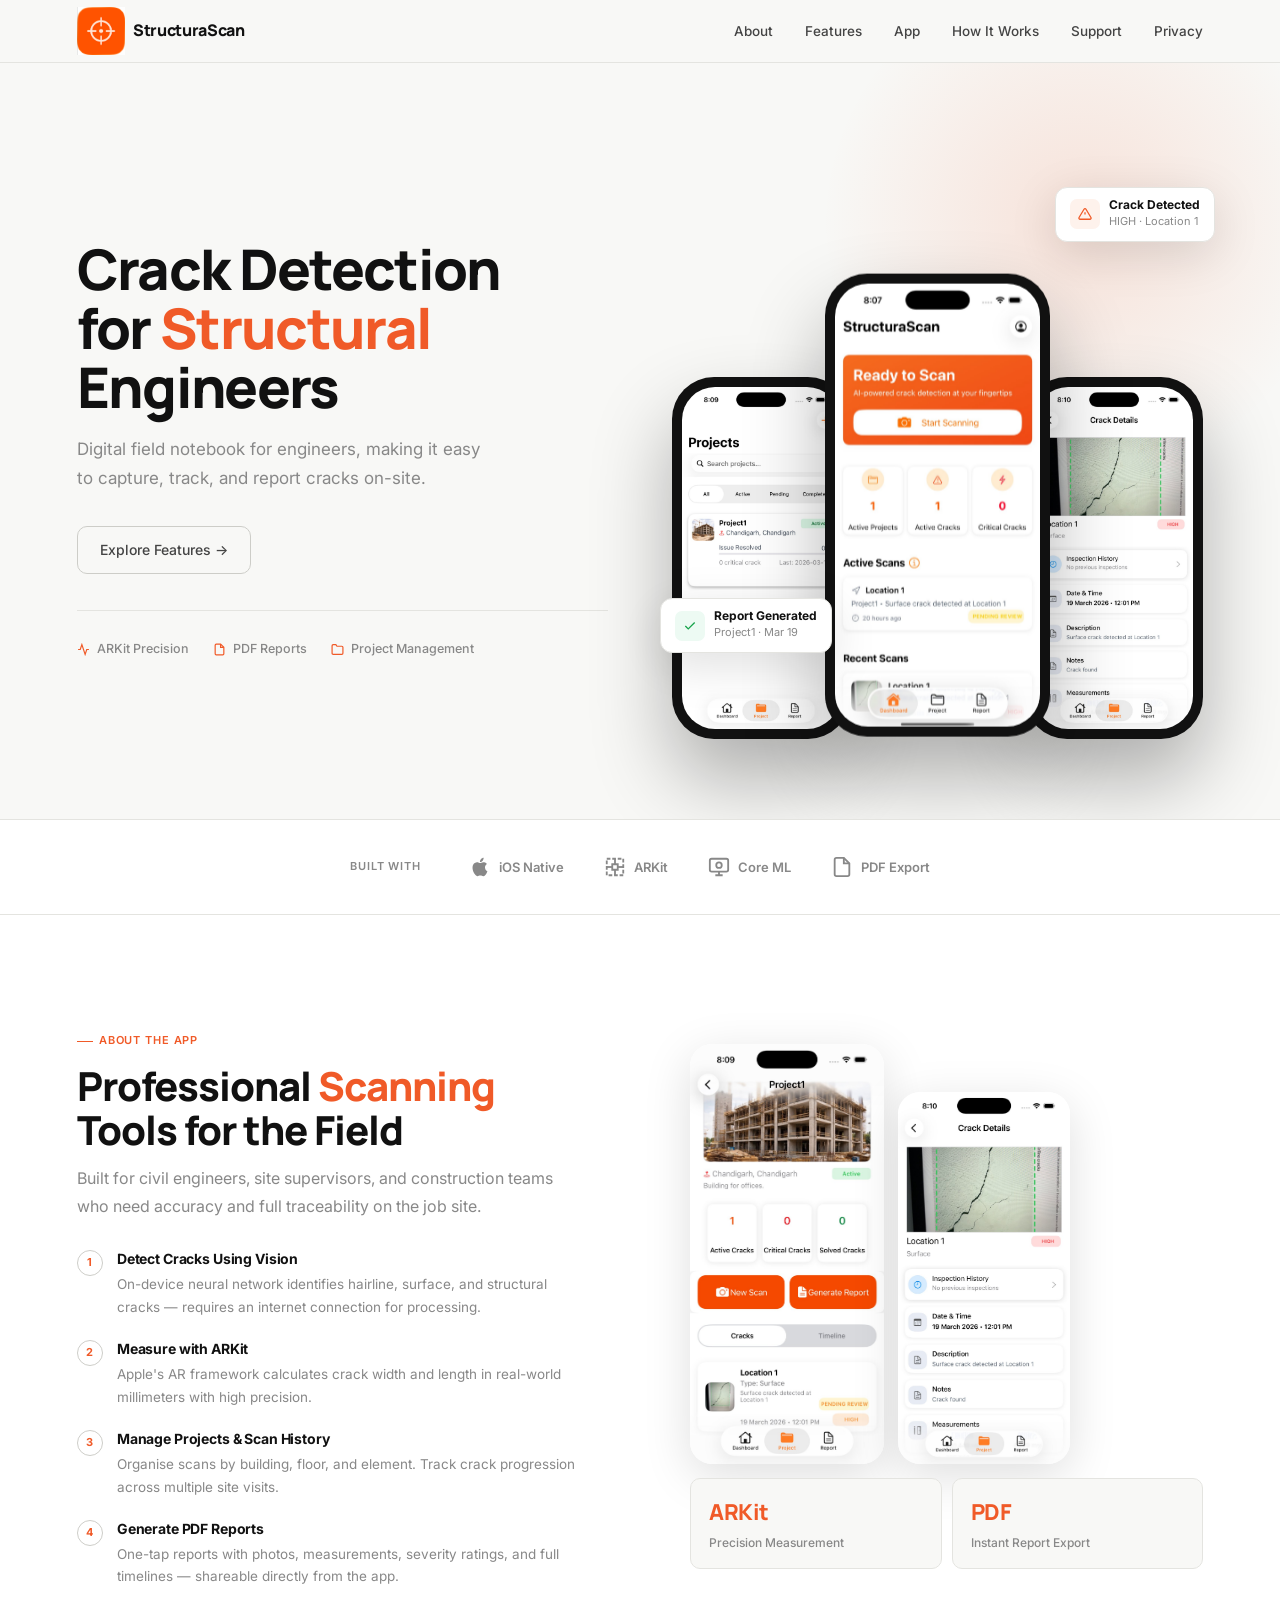
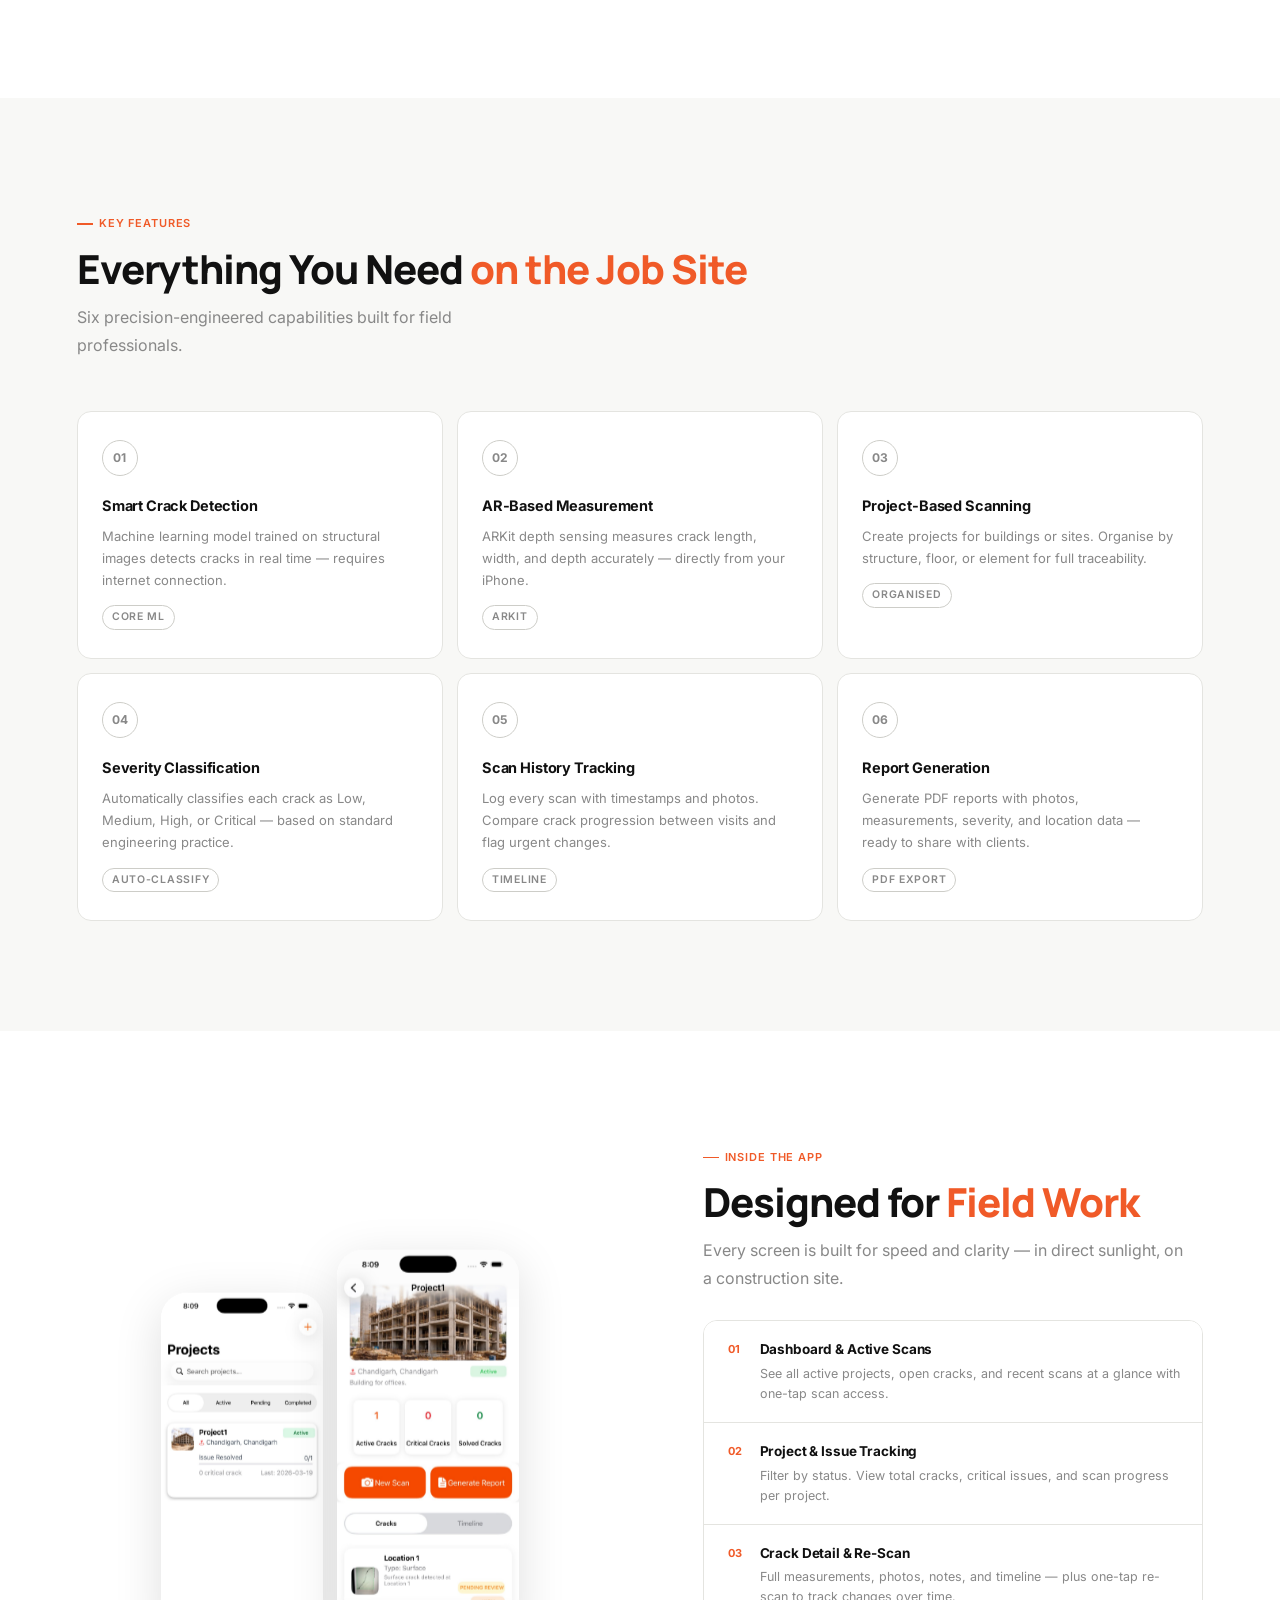
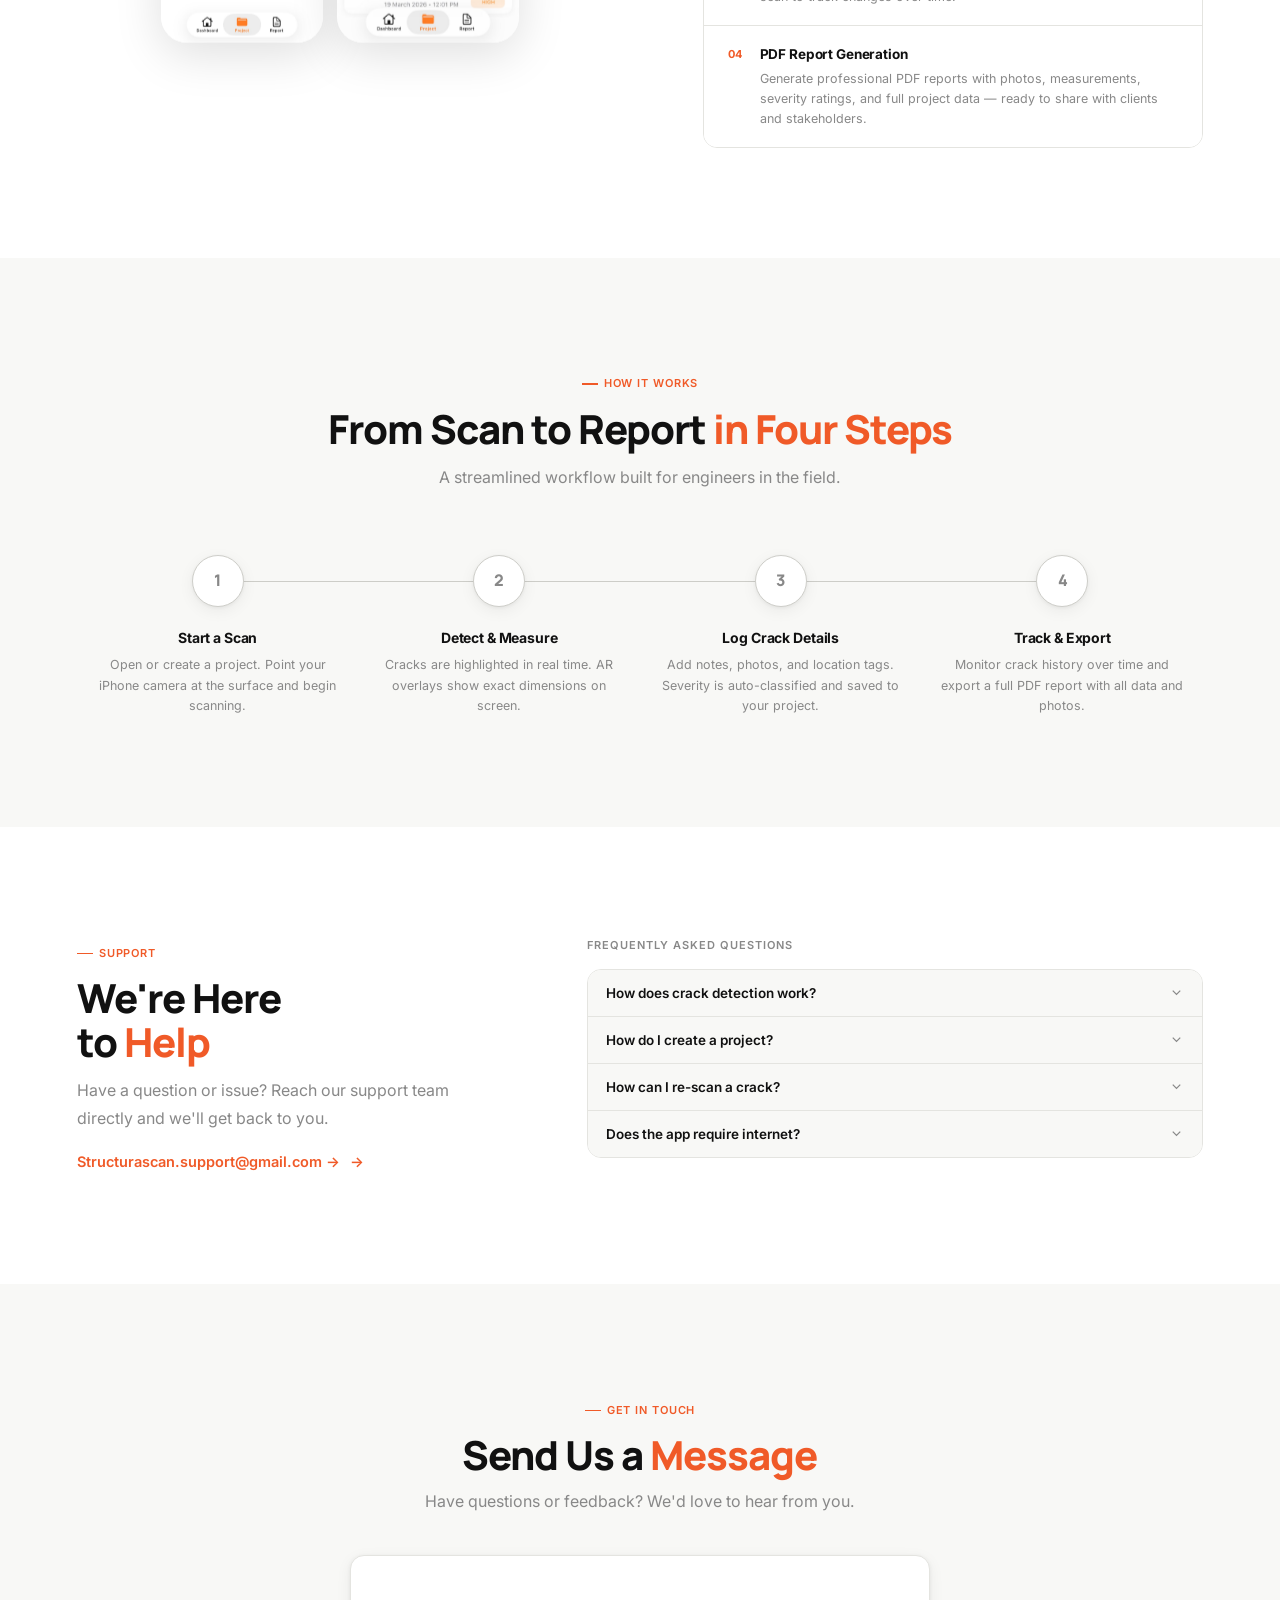
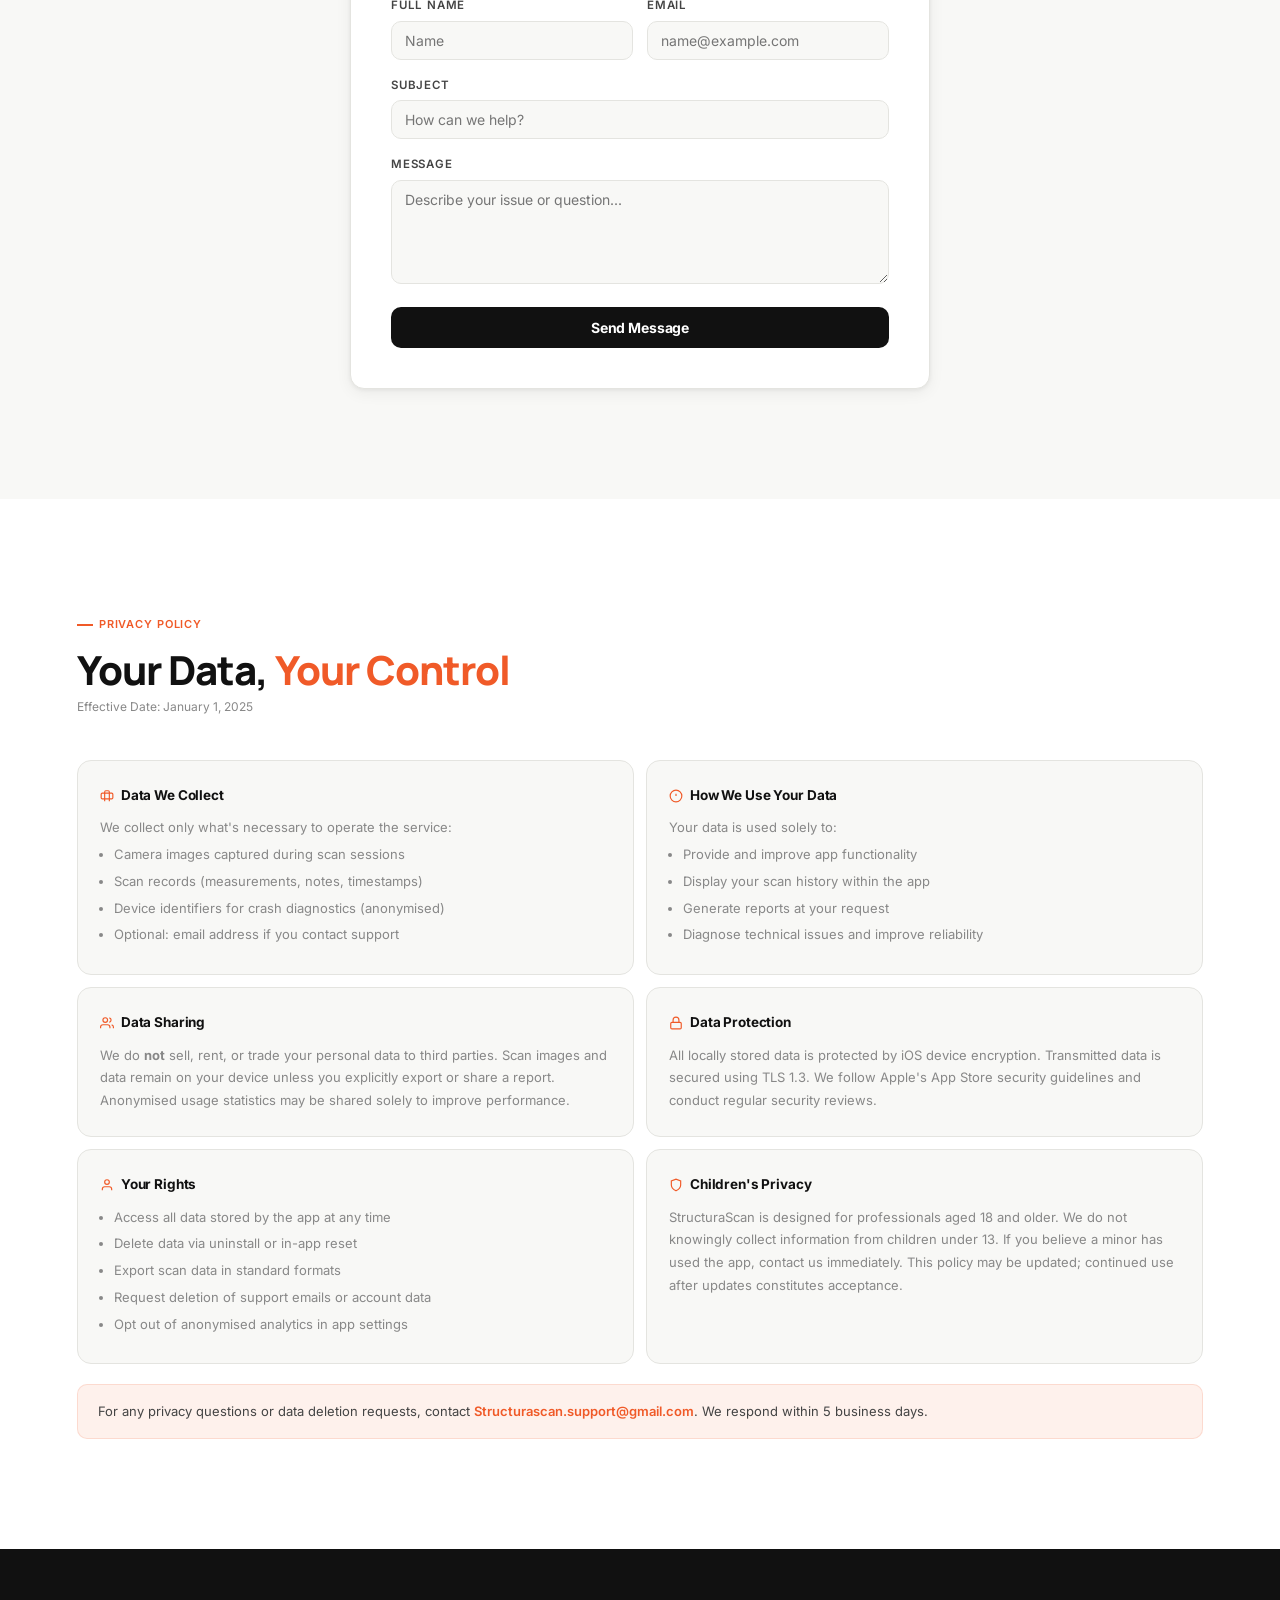
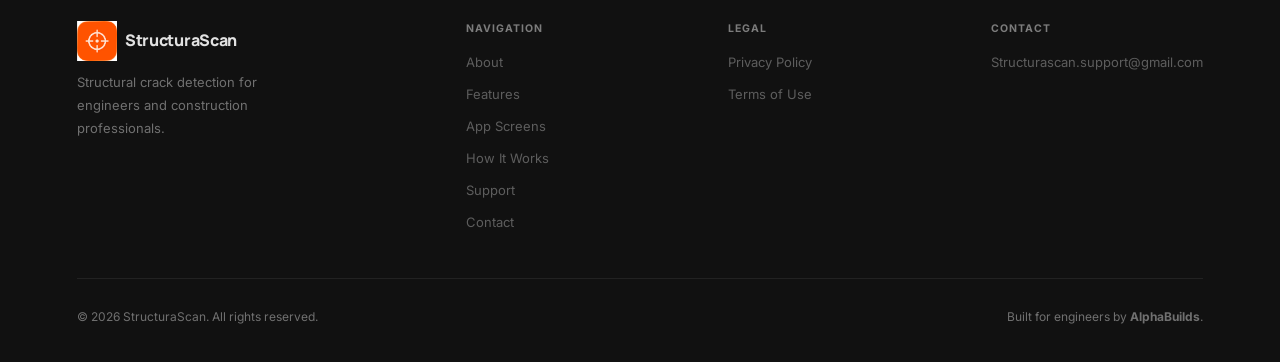
==== commit fbdcaf49: "Add files via upload" ====
--- a/Website/index.html
+++ b/Website/index.html
@@ -1111,8 +1111,8 @@
       <div class="cform fi" style="transition-delay:.1s">
         <form id="cForm" action="https://formspree.io/f/mlderqnw" method="POST">
           <div class="form-row">
-            <div class="fg"><label>Full Name</label><input type="text" name="name" placeholder="John Doe" required></div>
-            <div class="fg"><label>Email</label><input type="email" name="email" placeholder="john@example.com" required></div>
+            <div class="fg"><label>Full Name</label><input type="text" name="name" placeholder="Name" required></div>
+            <div class="fg"><label>Email</label><input type="email" name="email" placeholder="name@example.com" required></div>
           </div>
           <div class="fg"><label>Subject</label><input type="text" name="subject" placeholder="How can we help?" required></div>
           <div class="fg"><label>Message</label><textarea name="message" placeholder="Describe your issue or question..." required></textarea></div>
